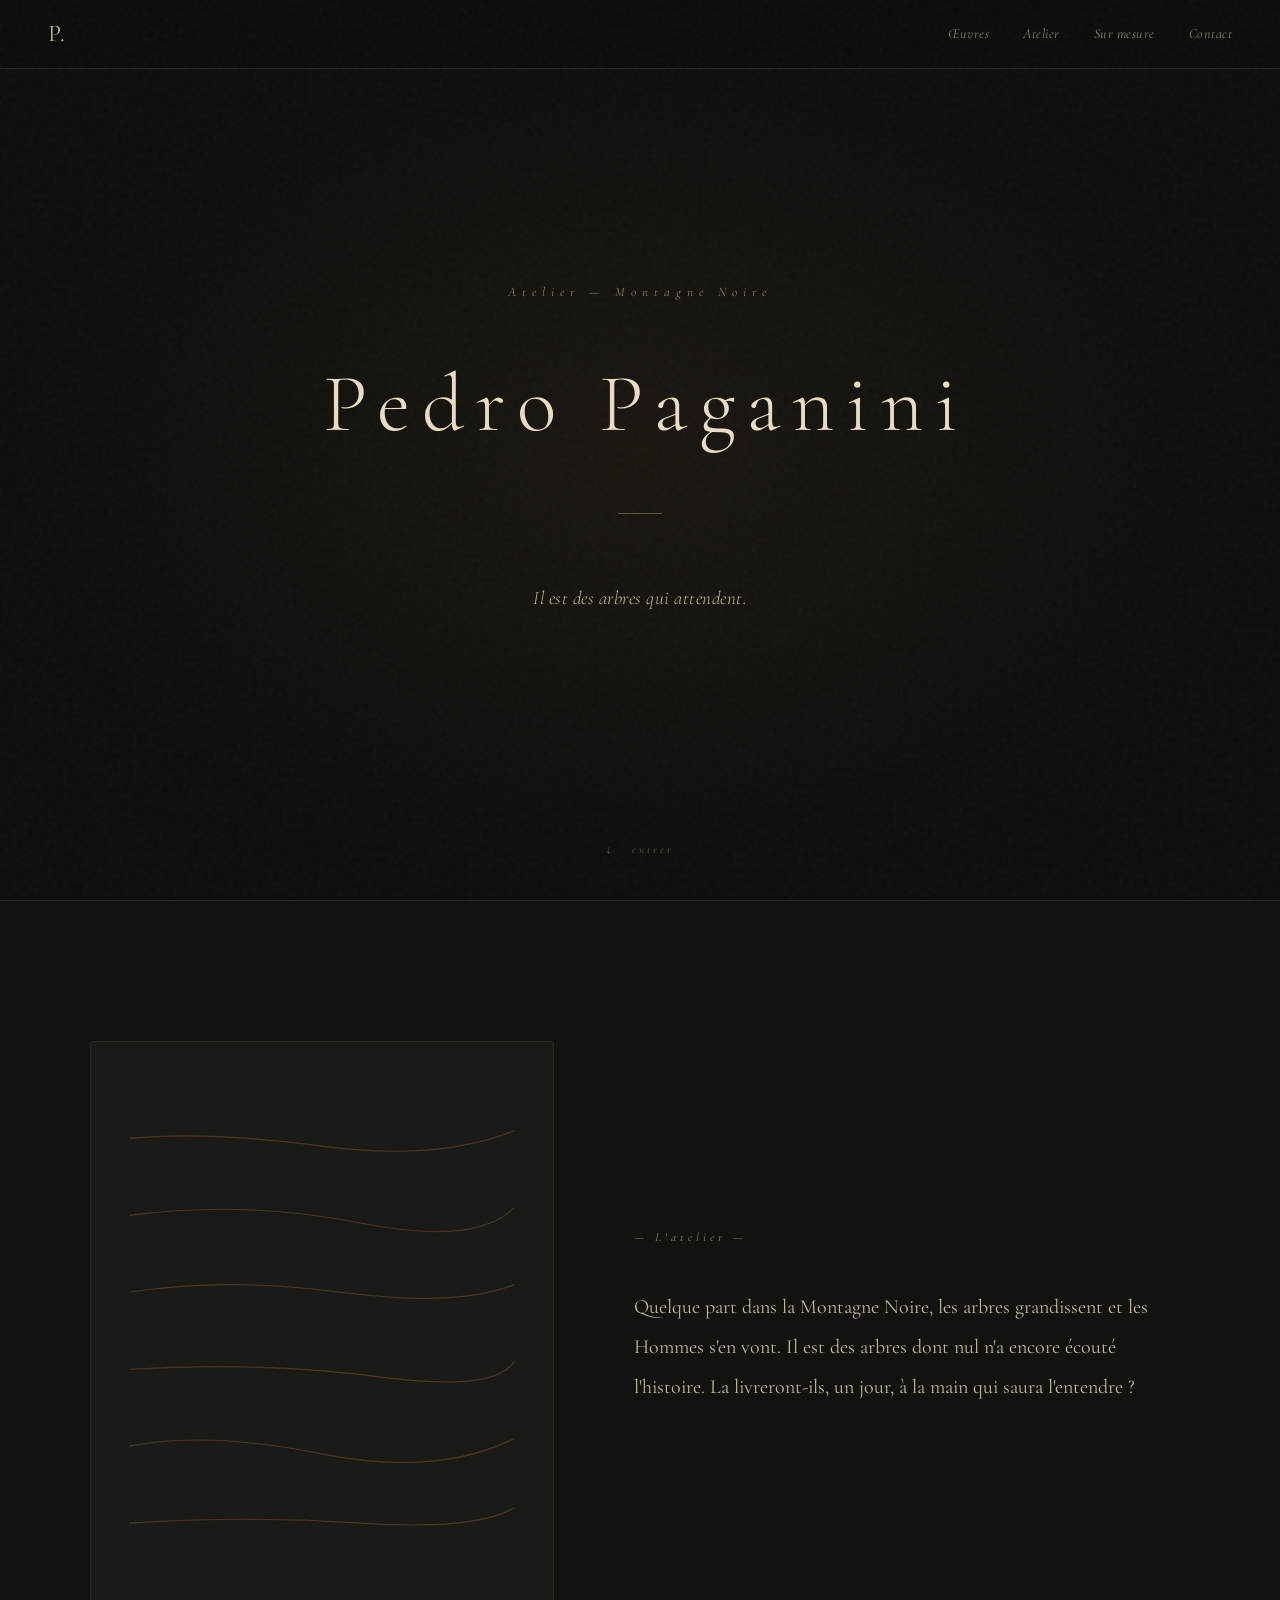
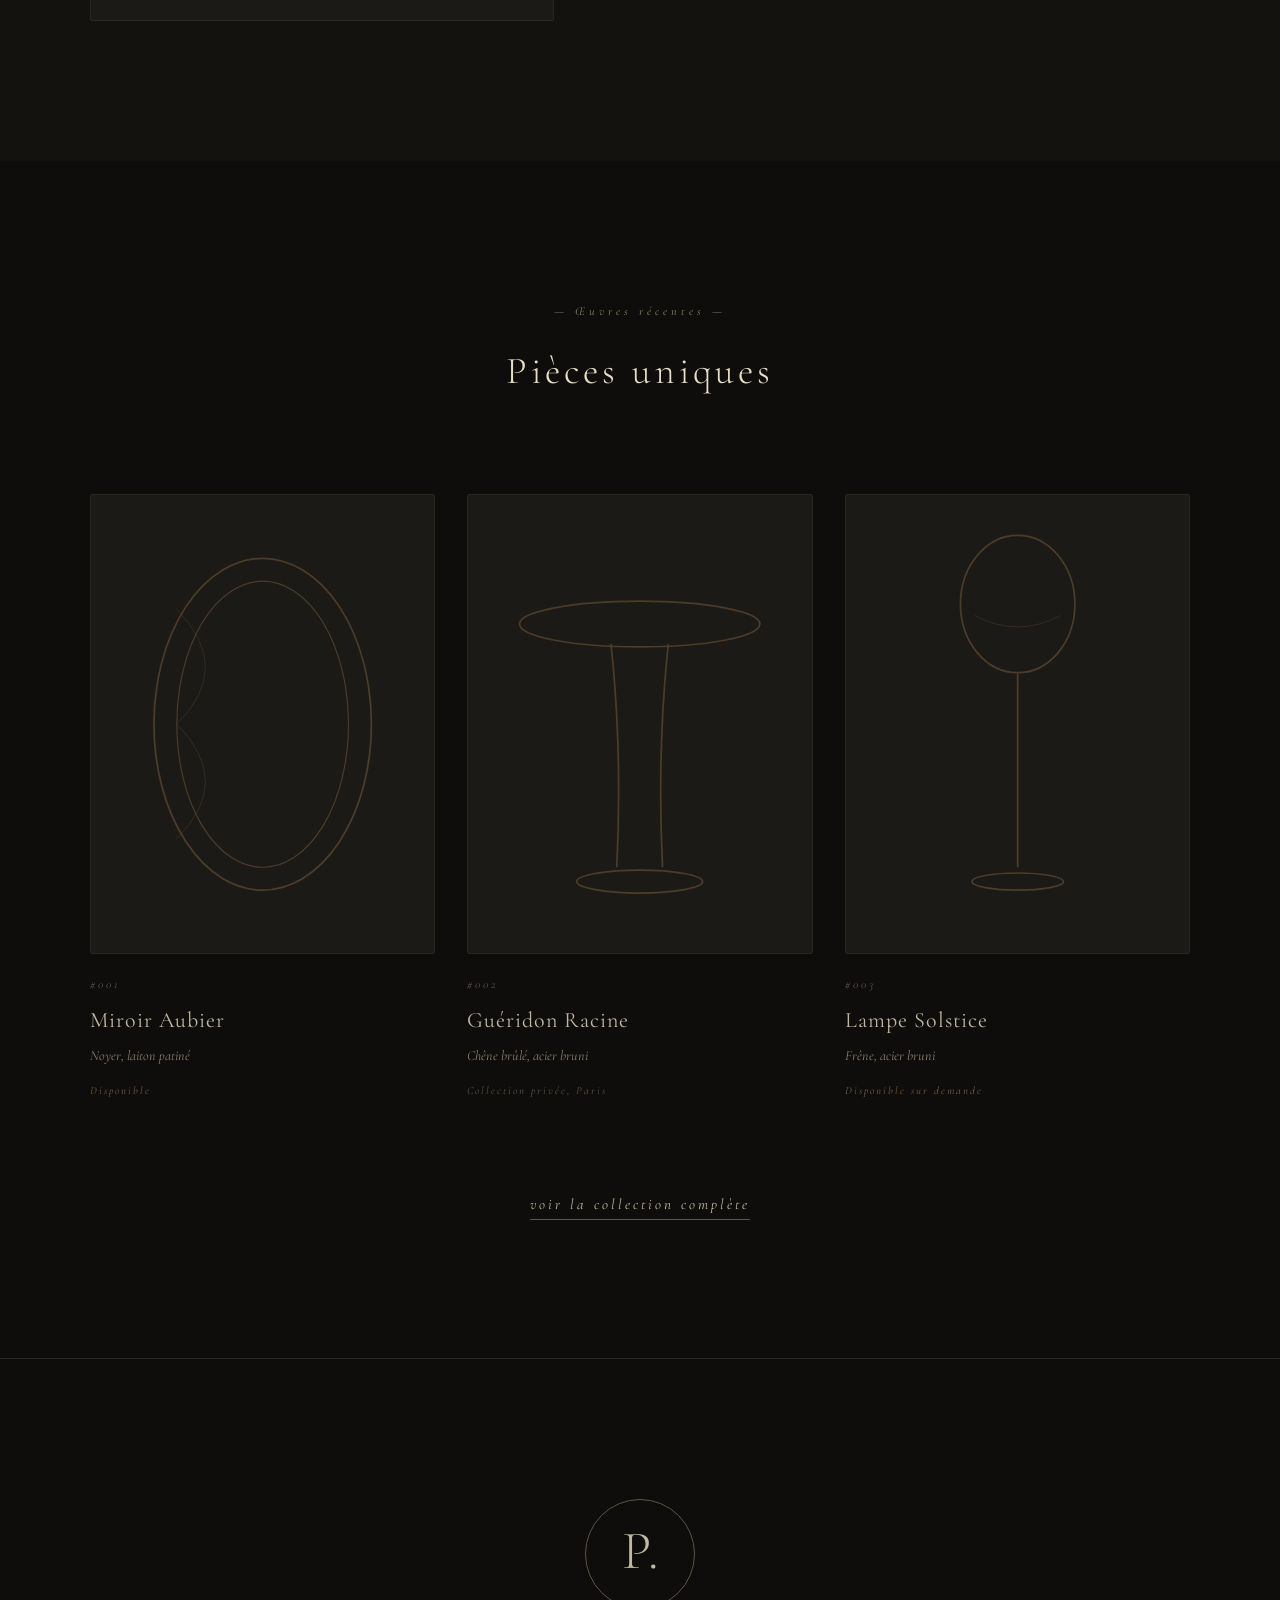
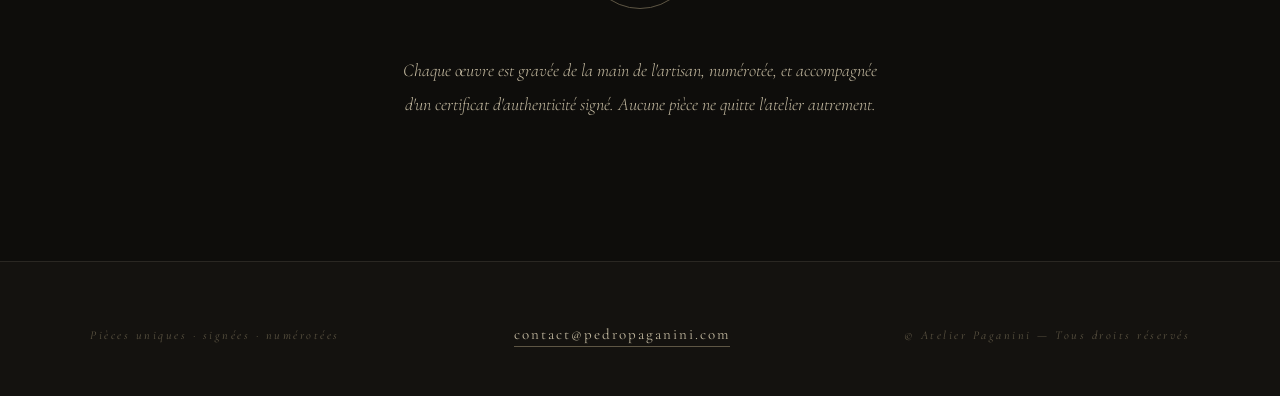
==== index.html @ 30de34b1 "Rename pedro-paganini (4).html to index.html" ====
<!DOCTYPE html>
<html lang="fr">
<head>
<meta charset="UTF-8">
<meta name="viewport" content="width=device-width, initial-scale=1.0">
<title>Pedro Paganini — Atelier, Montagne Noire</title>
<link rel="preconnect" href="https://fonts.googleapis.com">
<link rel="preconnect" href="https://fonts.gstatic.com" crossorigin>
<link href="https://fonts.googleapis.com/css2?family=Cormorant+Garamond:ital,wght@0,300;0,400;0,500;1,300;1,400&family=EB+Garamond:ital,wght@0,400;0,500;1,400&family=Cormorant+Infant:ital,wght@0,300;0,400;1,300&display=swap" rel="stylesheet">
<style>
  :root {
    --bg: #0e0d0b;
    --bg-2: #14120f;
    --bg-3: #1c1a16;
    --text: #e8ddc6;
    --text-2: #c2b89f;
    --text-3: #8a8169;
    --text-4: #5e5644;
    --line: #2a2722;
    --accent: #a87d4f;
    --wax: #5a1715;
    --display: "Cormorant Garamond", serif;
    --body: "EB Garamond", "Cormorant Garamond", serif;
  }

  * { box-sizing: border-box; margin: 0; padding: 0; }

  html { scroll-behavior: smooth; }

  body {
    background: var(--bg);
    color: var(--text);
    font-family: var(--body);
    font-weight: 400;
    line-height: 1.7;
    -webkit-font-smoothing: antialiased;
    overflow-x: hidden;
  }

  /* subtle grain overlay for atmosphere */
  body::before {
    content: '';
    position: fixed;
    inset: 0;
    pointer-events: none;
    z-index: 1000;
    opacity: 0.035;
    background-image: url("data:image/svg+xml,%3Csvg viewBox='0 0 200 200' xmlns='http://www.w3.org/2000/svg'%3E%3Cfilter id='n'%3E%3CfeTurbulence type='fractalNoise' baseFrequency='0.9'/%3E%3C/filter%3E%3Crect width='100%25' height='100%25' filter='url(%23n)'/%3E%3C/svg%3E");
  }

  /* ---------- NAV ---------- */
  nav {
    position: fixed;
    top: 0; left: 0; right: 0;
    z-index: 100;
    display: flex;
    justify-content: space-between;
    align-items: center;
    padding: 22px 48px;
    background: rgba(14, 13, 11, 0.75);
    backdrop-filter: blur(12px);
    -webkit-backdrop-filter: blur(12px);
    border-bottom: 0.5px solid var(--line);
    transition: padding 0.4s ease;
  }

  .monogram {
    font-family: var(--display);
    font-size: 24px;
    color: var(--text-2);
    font-weight: 400;
    line-height: 1;
  }

  .menu {
    display: flex;
    gap: 34px;
  }

  .menu a {
    font-family: var(--display);
    font-style: italic;
    font-size: 14px;
    color: var(--text-3);
    text-decoration: none;
    letter-spacing: 0.5px;
    transition: color 0.4s ease;
  }

  .menu a:hover { color: var(--text); }

  /* ---------- HERO ---------- */
  .hero {
    min-height: 100vh;
    display: flex;
    flex-direction: column;
    align-items: center;
    justify-content: center;
    text-align: center;
    padding: 120px 32px;
    background:
      radial-gradient(ellipse at center, rgba(168, 125, 79, 0.08) 0%, transparent 70%),
      var(--bg);
    position: relative;
  }

  .hero-tag {
    font-family: var(--display);
    font-style: italic;
    font-size: 13px;
    letter-spacing: 6px;
    color: var(--text-3);
    margin-bottom: 56px;
    opacity: 0;
    animation: fadeIn 2s ease 0.2s forwards;
  }

  .hero-name {
    font-family: var(--display);
    font-weight: 300;
    font-size: clamp(48px, 7vw, 82px);
    letter-spacing: 12px;
    color: var(--text);
    line-height: 1.1;
    margin-right: -12px; /* compensate trailing letter-spacing */
    opacity: 0;
    animation: fadeIn 2.4s ease 0.6s forwards;
  }

  .hero-rule {
    width: 44px;
    height: 0.5px;
    background: var(--text-4);
    margin: 64px auto;
    opacity: 0;
    animation: fadeIn 1.5s ease 1.4s forwards;
  }

  .hero-haiku {
    font-family: var(--display);
    font-style: italic;
    font-weight: 300;
    font-size: 19px;
    line-height: 2.2;
    color: var(--text-2);
    letter-spacing: 0.5px;
    opacity: 0;
    animation: fadeIn 2s ease 1.8s forwards;
  }

  .hero-scroll {
    position: absolute;
    bottom: 40px;
    left: 50%;
    transform: translateX(-50%);
    font-family: var(--display);
    font-style: italic;
    font-size: 11px;
    letter-spacing: 3px;
    color: var(--text-4);
    opacity: 0;
    animation: fadeIn 1.5s ease 2.4s forwards, floatDown 3s ease-in-out 2.4s infinite;
  }

  @keyframes fadeIn {
    to { opacity: 1; }
  }

  @keyframes floatDown {
    0%, 100% { transform: translateX(-50%) translateY(0); }
    50% { transform: translateX(-50%) translateY(6px); }
  }

  /* ---------- ŒUVRES ---------- */
  .oeuvres {
    padding: 140px 48px;
  }

  .section-header {
    text-align: center;
    margin-bottom: 90px;
  }

  .section-eyebrow {
    font-family: var(--display);
    font-style: italic;
    font-size: 12px;
    letter-spacing: 4px;
    color: var(--text-3);
    display: block;
    margin-bottom: 18px;
  }

  .section-title {
    font-family: var(--display);
    font-weight: 300;
    font-size: 38px;
    letter-spacing: 4px;
    color: var(--text);
  }

  .oeuvres-grid {
    display: grid;
    grid-template-columns: repeat(3, 1fr);
    gap: 32px;
    max-width: 1100px;
    margin: 0 auto;
  }

  .piece {
    text-decoration: none;
    color: inherit;
    display: block;
    cursor: pointer;
  }

  .piece-image {
    aspect-ratio: 3/4;
    background: var(--bg-3);
    border: 0.5px solid var(--line);
    border-radius: 2px;
    position: relative;
    overflow: hidden;
    transition: transform 0.8s cubic-bezier(0.23, 1, 0.32, 1);
  }

  .piece:hover .piece-image {
    transform: translateY(-4px);
  }

  .piece-image svg {
    position: absolute;
    inset: 0;
    width: 100%;
    height: 100%;
    opacity: 0.35;
    transition: opacity 0.6s ease;
  }

  .piece:hover .piece-image svg {
    opacity: 0.55;
  }

  .piece-number {
    font-family: var(--display);
    font-style: italic;
    font-size: 12px;
    letter-spacing: 3px;
    color: var(--text-4);
    margin-top: 20px;
  }

  .piece-title {
    font-family: var(--display);
    font-weight: 400;
    font-size: 22px;
    color: var(--text-2);
    margin-top: 8px;
    letter-spacing: 1px;
  }

  .piece-material {
    font-family: var(--display);
    font-style: italic;
    font-size: 14px;
    color: var(--text-3);
    margin-top: 4px;
  }

  .piece-status {
    font-family: var(--display);
    font-style: italic;
    font-size: 11px;
    letter-spacing: 2px;
    color: var(--text-4);
    margin-top: 14px;
  }

  .piece-status.sold { color: var(--text-4); }
  .piece-status.available { color: var(--accent); opacity: 0.7; }

  .oeuvres-more {
    text-align: center;
    margin-top: 90px;
  }

  .oeuvres-more a {
    font-family: var(--display);
    font-style: italic;
    font-size: 15px;
    letter-spacing: 3px;
    color: var(--text-2);
    text-decoration: none;
    border-bottom: 0.5px solid var(--text-4);
    padding-bottom: 6px;
    transition: color 0.4s, border-color 0.4s;
  }

  .oeuvres-more a:hover {
    color: var(--text);
    border-color: var(--text);
  }

  /* ---------- ATELIER ---------- */
  .atelier {
    padding: 140px 48px;
    background: var(--bg-2);
    border-top: 0.5px solid var(--line);
  }

  .atelier-inner {
    max-width: 1100px;
    margin: 0 auto;
    display: grid;
    grid-template-columns: 5fr 6fr;
    gap: 80px;
    align-items: center;
  }

  .atelier-image {
    aspect-ratio: 4/5;
    background: var(--bg-3);
    border: 0.5px solid var(--line);
    border-radius: 2px;
    position: relative;
    overflow: hidden;
  }

  .atelier-image svg {
    position: absolute;
    inset: 0;
    width: 100%;
    height: 100%;
    opacity: 0.3;
  }

  .atelier-content .section-eyebrow {
    margin-bottom: 40px;
  }

  .atelier-content h2 {
    font-family: var(--display);
    font-weight: 300;
    font-size: 36px;
    letter-spacing: 2px;
    color: var(--text);
    line-height: 1.25;
    margin-bottom: 40px;
  }

  .atelier-content p {
    font-family: var(--display);
    font-size: 20px;
    line-height: 2;
    color: var(--text-2);
    margin-bottom: 28px;
  }

  .atelier-content p.italic {
    font-style: italic;
    color: var(--text-3);
  }

  /* ---------- SIGNATURE ---------- */
  .signature-section {
    padding: 140px 32px;
    text-align: center;
    border-top: 0.5px solid var(--line);
    background: var(--bg);
  }

  .signature-monogram {
    width: 110px;
    height: 110px;
    margin: 0 auto 44px;
    border: 0.5px solid var(--text-4);
    border-radius: 50%;
    display: flex;
    align-items: center;
    justify-content: center;
    font-family: var(--display);
    font-weight: 300;
    font-size: 54px;
    color: var(--text-2);
    line-height: 1;
    padding-bottom: 6px;
  }

  .signature-text {
    font-family: var(--display);
    font-style: italic;
    font-weight: 300;
    font-size: 18px;
    line-height: 1.9;
    color: var(--text-2);
    max-width: 500px;
    margin: 0 auto;
  }

  /* ---------- FOOTER ---------- */
  footer {
    padding: 60px 48px 48px;
    border-top: 0.5px solid var(--line);
    background: var(--bg-2);
  }

  .footer-inner {
    max-width: 1100px;
    margin: 0 auto;
    display: flex;
    justify-content: space-between;
    align-items: center;
    flex-wrap: wrap;
    gap: 24px;
  }

  .footer-inner .left,
  .footer-inner .right {
    font-family: var(--display);
    font-style: italic;
    font-size: 12px;
    letter-spacing: 2.5px;
    color: var(--text-4);
  }

  .footer-inner .center {
    font-family: var(--display);
    font-size: 15px;
    letter-spacing: 2px;
    color: var(--text-2);
  }

  .footer-inner .center a {
    color: inherit;
    text-decoration: none;
    border-bottom: 0.5px solid var(--text-4);
    padding-bottom: 3px;
    transition: border-color 0.4s;
  }

  .footer-inner .center a:hover {
    border-color: var(--text-2);
  }

  /* ---------- reveals on scroll ---------- */
  .reveal {
    opacity: 0;
    transform: translateY(24px);
    transition: opacity 1.2s ease, transform 1.2s cubic-bezier(0.23, 1, 0.32, 1);
  }

  .reveal.in {
    opacity: 1;
    transform: translateY(0);
  }

  /* ---------- responsive ---------- */
  @media (max-width: 860px) {
    nav { padding: 18px 24px; }
    .menu { gap: 20px; }
    .menu a { font-size: 13px; }
    .hero { padding: 100px 24px; }
    .hero-name { letter-spacing: 8px; }
    .oeuvres, .atelier, .signature-section { padding: 110px 24px; }
    .oeuvres-grid { grid-template-columns: 1fr; gap: 48px; max-width: 420px; }
    .atelier-inner { grid-template-columns: 1fr; gap: 48px; }
    .footer-inner { flex-direction: column; text-align: center; }
  }

  @media (max-width: 560px) {
    nav { padding: 14px 20px; }
    .monogram { font-size: 22px; }
    .menu { gap: 14px; }
    .menu a { font-size: 11px; }

    .hero { padding: 90px 22px 70px; }
    .hero-tag { font-size: 11px; letter-spacing: 3px; margin-bottom: 42px; }
    .hero-name { font-size: 44px; letter-spacing: 4px; margin-right: -4px; }
    .hero-rule { margin: 44px auto; }
    .hero-haiku { font-size: 17px; }

    .section-title { font-size: 28px; }
    .section-header { margin-bottom: 60px; }

    .oeuvres, .atelier, .signature-section { padding: 80px 22px; }

    .atelier-content p { font-size: 18px; line-height: 1.9; }
    .atelier-content .section-eyebrow { margin-bottom: 30px; }

    .piece-title { font-size: 20px; }

    .signature-monogram { width: 90px; height: 90px; font-size: 44px; }
    .signature-text { font-size: 16px; }

    footer { padding: 44px 22px 32px; }
    .footer-inner .center { font-size: 14px; }
  }

  @media (max-width: 380px) {
    .hero-name { font-size: 38px; letter-spacing: 3px; }
    .menu { gap: 10px; }
    .menu a { font-size: 10px; letter-spacing: 0.3px; }
  }
</style>
</head>
<body>

<nav>
  <div class="monogram">P.</div>
  <div class="menu">
    <a href="#oeuvres">Œuvres</a>
    <a href="#atelier">Atelier</a>
    <a href="#surmesure">Sur mesure</a>
    <a href="#contact">Contact</a>
  </div>
</nav>

<!-- HERO -->
<section class="hero">
  <div class="hero-tag">Atelier — Montagne Noire</div>
  <h1 class="hero-name">Pedro&nbsp;Paganini</h1>
  <div class="hero-rule"></div>
  <div class="hero-haiku">
    Il est des arbres qui attendent.
  </div>
  <div class="hero-scroll">↓ &nbsp; entrer</div>
</section>

<!-- ATELIER -->
<section class="atelier" id="atelier">
  <div class="atelier-inner">
    <div class="atelier-image reveal">
      <svg viewBox="0 0 120 160" xmlns="http://www.w3.org/2000/svg" preserveAspectRatio="xMidYMid slice">
        <g stroke="#a87d4f" stroke-width="0.3" fill="none">
          <path d="M 10 30 Q 30 28 60 32 T 110 28"/>
          <path d="M 10 50 Q 40 46 70 52 T 110 48"/>
          <path d="M 10 70 Q 35 66 65 70 T 110 68"/>
          <path d="M 10 90 Q 45 88 75 92 T 110 88"/>
          <path d="M 10 110 Q 30 106 60 112 T 110 108"/>
          <path d="M 10 130 Q 40 128 70 130 T 110 126"/>
        </g>
      </svg>
    </div>

    <div class="atelier-content reveal">
      <span class="section-eyebrow">— L'atelier —</span>
      <p>
        Quelque part dans la Montagne Noire, les arbres grandissent et les Hommes s'en vont. Il est des arbres dont nul n'a encore écouté l'histoire. La livreront-ils, un jour, à la main qui saura l'entendre ?
      </p>
    </div>
  </div>
</section>

<!-- ŒUVRES -->
<section class="oeuvres" id="oeuvres">
  <div class="section-header reveal">
    <span class="section-eyebrow">— Œuvres récentes —</span>
    <h2 class="section-title">Pièces uniques</h2>
  </div>

  <div class="oeuvres-grid">

    <a class="piece reveal" href="#">
      <div class="piece-image">
        <svg viewBox="0 0 120 160" xmlns="http://www.w3.org/2000/svg" preserveAspectRatio="xMidYMid meet">
          <ellipse cx="60" cy="80" rx="38" ry="58" fill="none" stroke="#a87d4f" stroke-width="0.6"/>
          <ellipse cx="60" cy="80" rx="30" ry="50" fill="none" stroke="#a87d4f" stroke-width="0.4"/>
          <path d="M 30 40 Q 50 60 30 80 Q 50 100 30 120" fill="none" stroke="#a87d4f" stroke-width="0.3" opacity="0.6"/>
        </svg>
      </div>
      <div class="piece-number">#001</div>
      <div class="piece-title">Miroir Aubier</div>
      <div class="piece-material">Noyer, laiton patiné</div>
      <div class="piece-status available">Disponible</div>
    </a>

    <a class="piece reveal" href="#">
      <div class="piece-image">
        <svg viewBox="0 0 120 160" xmlns="http://www.w3.org/2000/svg" preserveAspectRatio="xMidYMid meet">
          <ellipse cx="60" cy="45" rx="42" ry="8" fill="none" stroke="#a87d4f" stroke-width="0.6"/>
          <path d="M 50 52 Q 54 90 52 130 M 70 52 Q 66 90 68 130" fill="none" stroke="#a87d4f" stroke-width="0.6"/>
          <ellipse cx="60" cy="135" rx="22" ry="4" fill="none" stroke="#a87d4f" stroke-width="0.6"/>
        </svg>
      </div>
      <div class="piece-number">#002</div>
      <div class="piece-title">Guéridon Racine</div>
      <div class="piece-material">Chêne brûlé, acier bruni</div>
      <div class="piece-status sold">Collection privée, Paris</div>
    </a>

    <a class="piece reveal" href="#">
      <div class="piece-image">
        <svg viewBox="0 0 120 160" xmlns="http://www.w3.org/2000/svg" preserveAspectRatio="xMidYMid meet">
          <ellipse cx="60" cy="38" rx="20" ry="24" fill="none" stroke="#a87d4f" stroke-width="0.6"/>
          <path d="M 60 62 L 60 130" fill="none" stroke="#a87d4f" stroke-width="0.6"/>
          <ellipse cx="60" cy="135" rx="16" ry="3" fill="none" stroke="#a87d4f" stroke-width="0.6"/>
          <path d="M 45 42 Q 60 50 75 42" fill="none" stroke="#a87d4f" stroke-width="0.3" opacity="0.6"/>
        </svg>
      </div>
      <div class="piece-number">#003</div>
      <div class="piece-title">Lampe Solstice</div>
      <div class="piece-material">Frêne, acier bruni</div>
      <div class="piece-status available">Disponible sur demande</div>
    </a>

  </div>

  <div class="oeuvres-more reveal">
    <a href="#">voir la collection complète</a>
  </div>
</section>

<!-- SIGNATURE -->
<section class="signature-section">
  <div class="reveal">
    <div class="signature-monogram">P.</div>
    <p class="signature-text">
      Chaque œuvre est gravée de la main de l'artisan, numérotée, et accompagnée d'un certificat d'authenticité signé. Aucune pièce ne quitte l'atelier autrement.
    </p>
  </div>
</section>

<!-- FOOTER -->
<footer id="contact">
  <div class="footer-inner">
    <div class="left">Pièces uniques · signées · numérotées</div>
    <div class="center">
      <a href="mailto:contact@pedropaganini.com">contact@pedropaganini.com</a>
    </div>
    <div class="right">© Atelier Paganini — Tous droits réservés</div>
  </div>
</footer>

<script>
  // Reveal sections on scroll
  const observer = new IntersectionObserver((entries) => {
    entries.forEach((entry) => {
      if (entry.isIntersecting) {
        entry.target.classList.add('in');
        observer.unobserve(entry.target);
      }
    });
  }, { threshold: 0.15 });

  document.querySelectorAll('.reveal').forEach((el) => observer.observe(el));

  // Staggered reveal inside the œuvres grid
  document.querySelectorAll('.oeuvres-grid .piece').forEach((el, i) => {
    el.style.transitionDelay = (i * 180) + 'ms';
  });
</script>

</body>
</html>
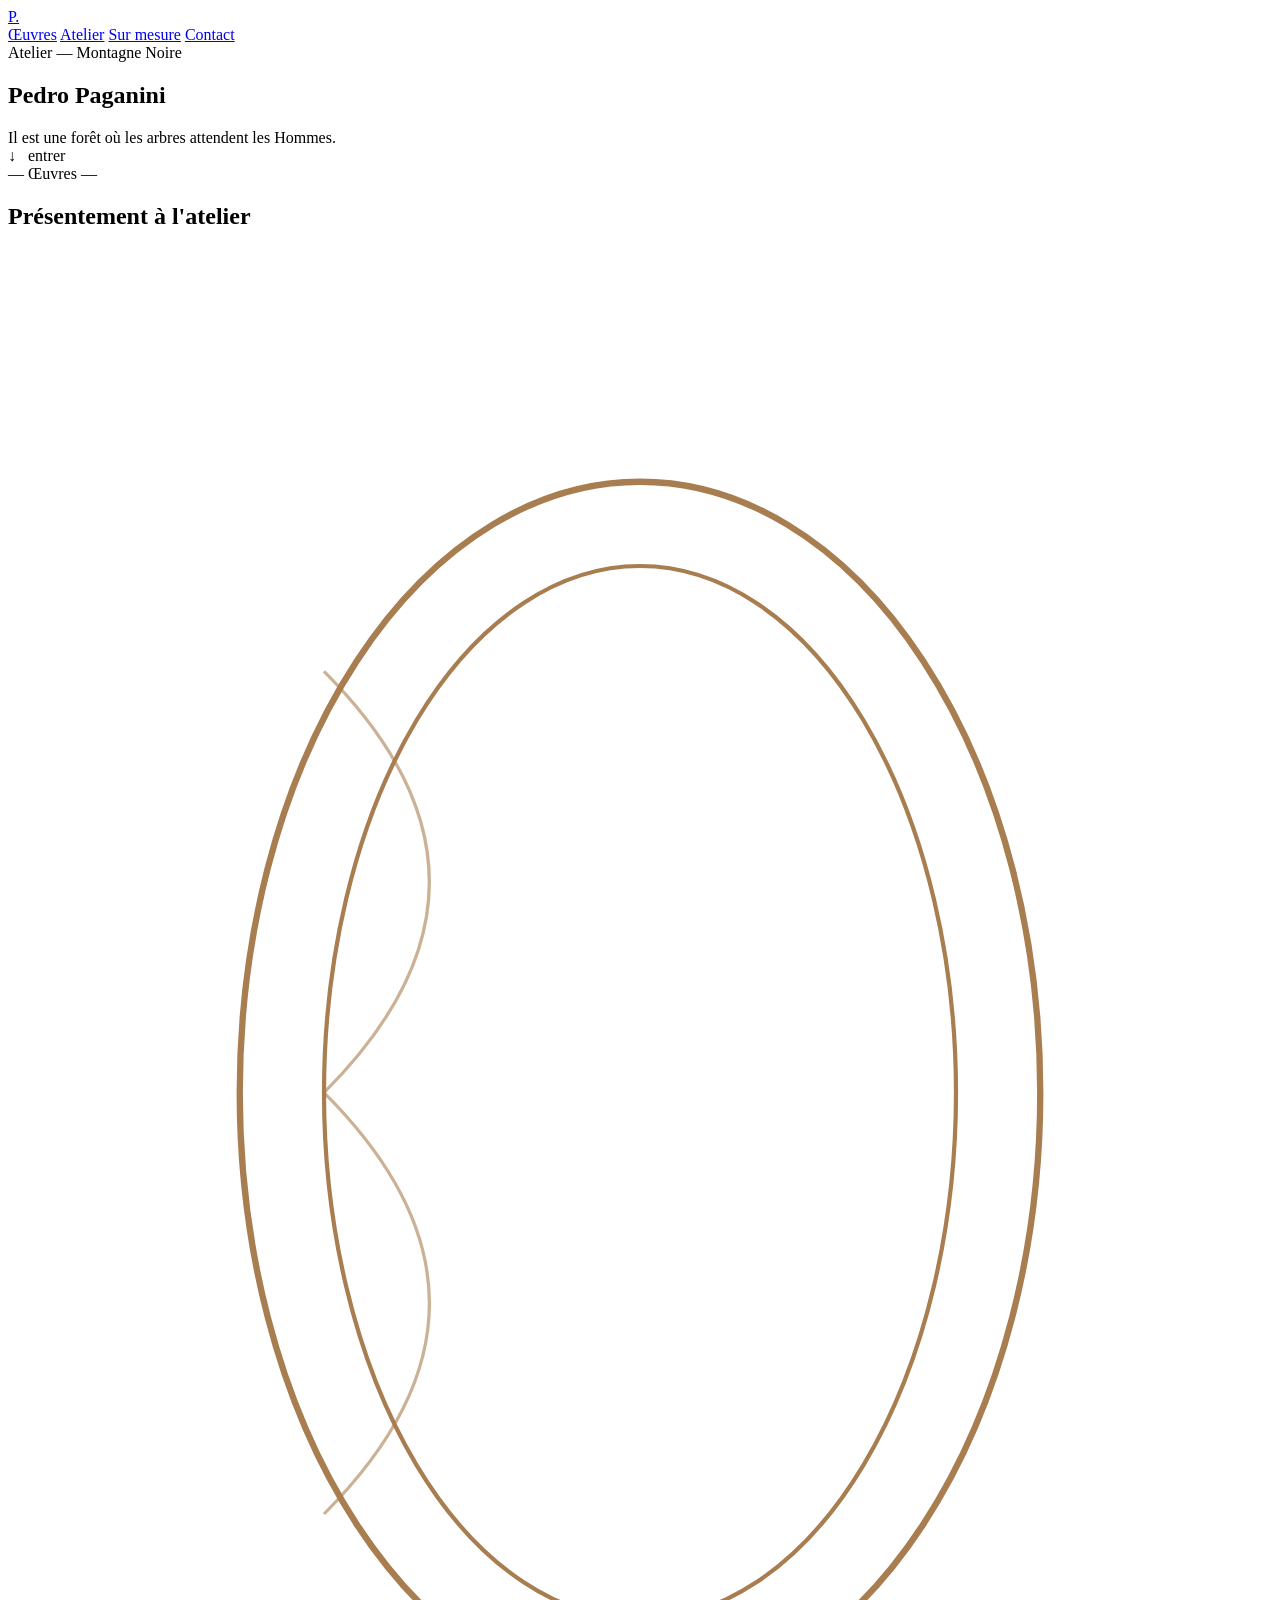
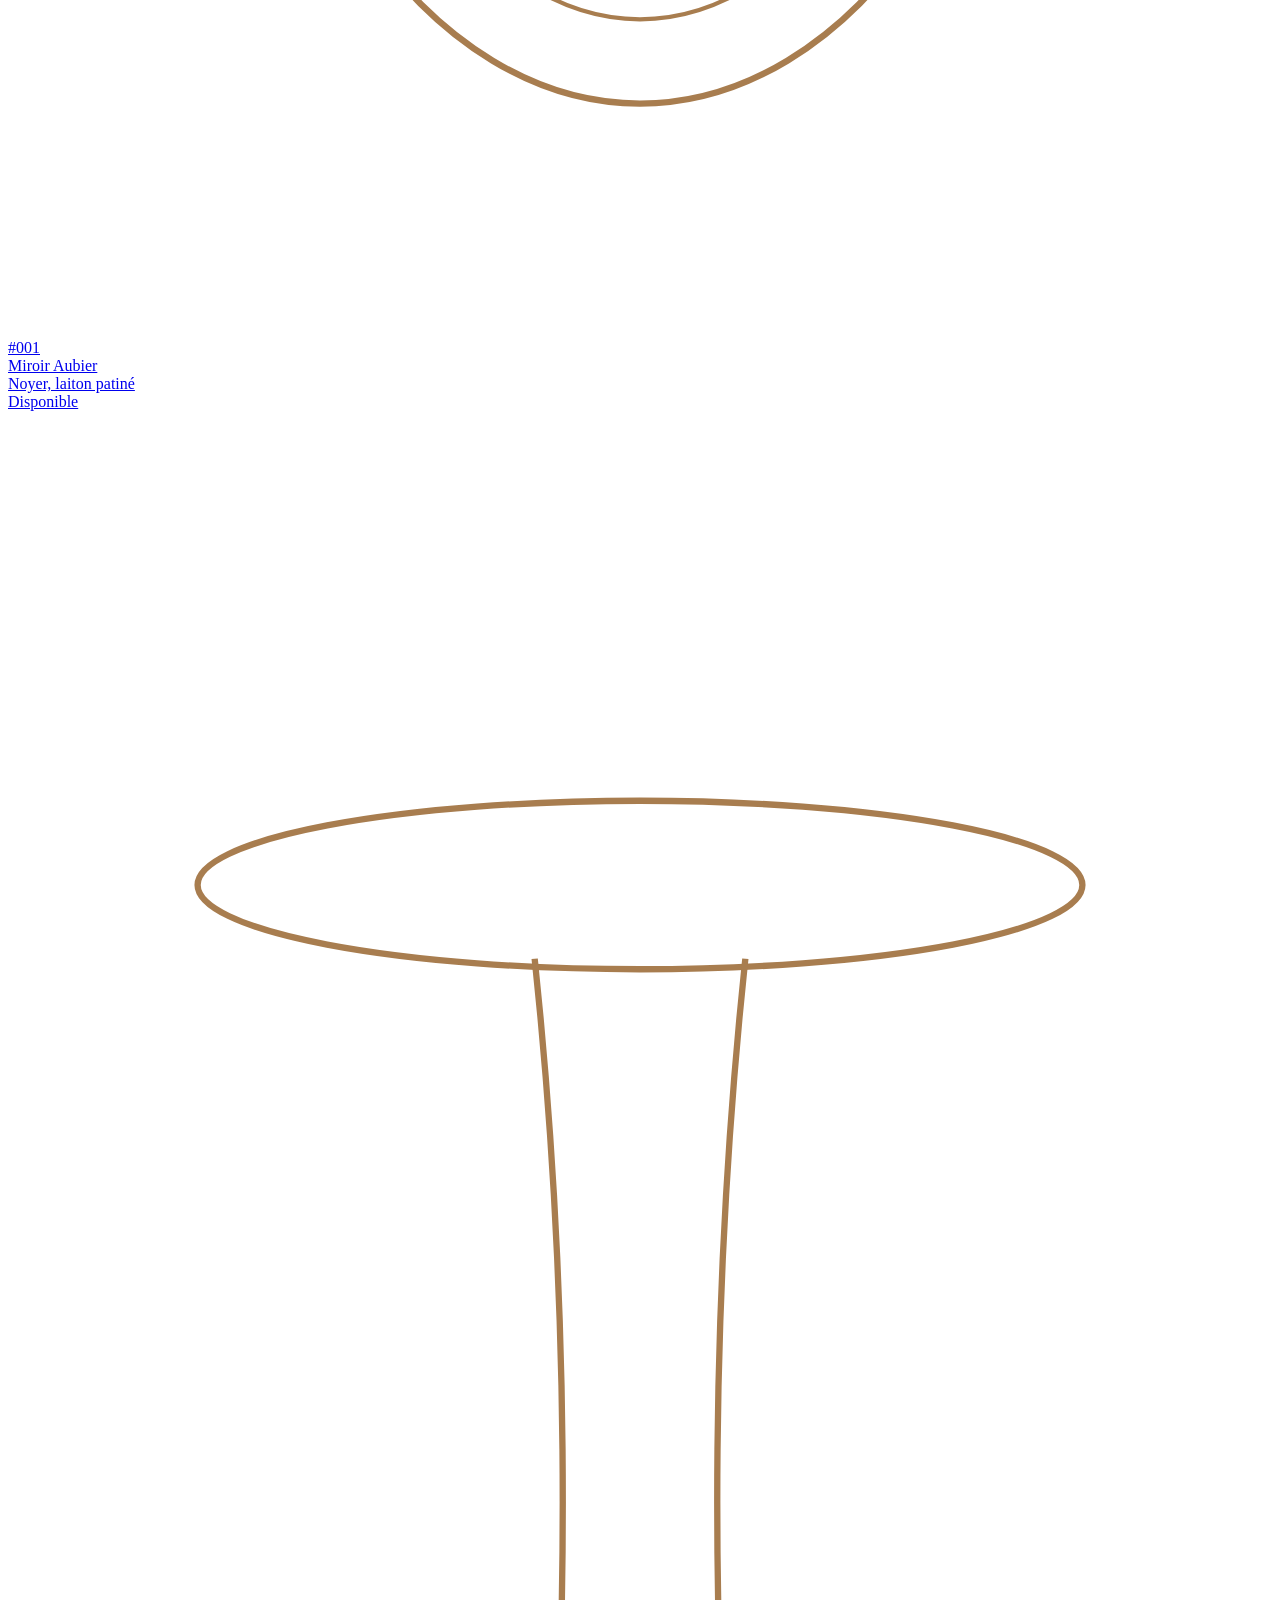
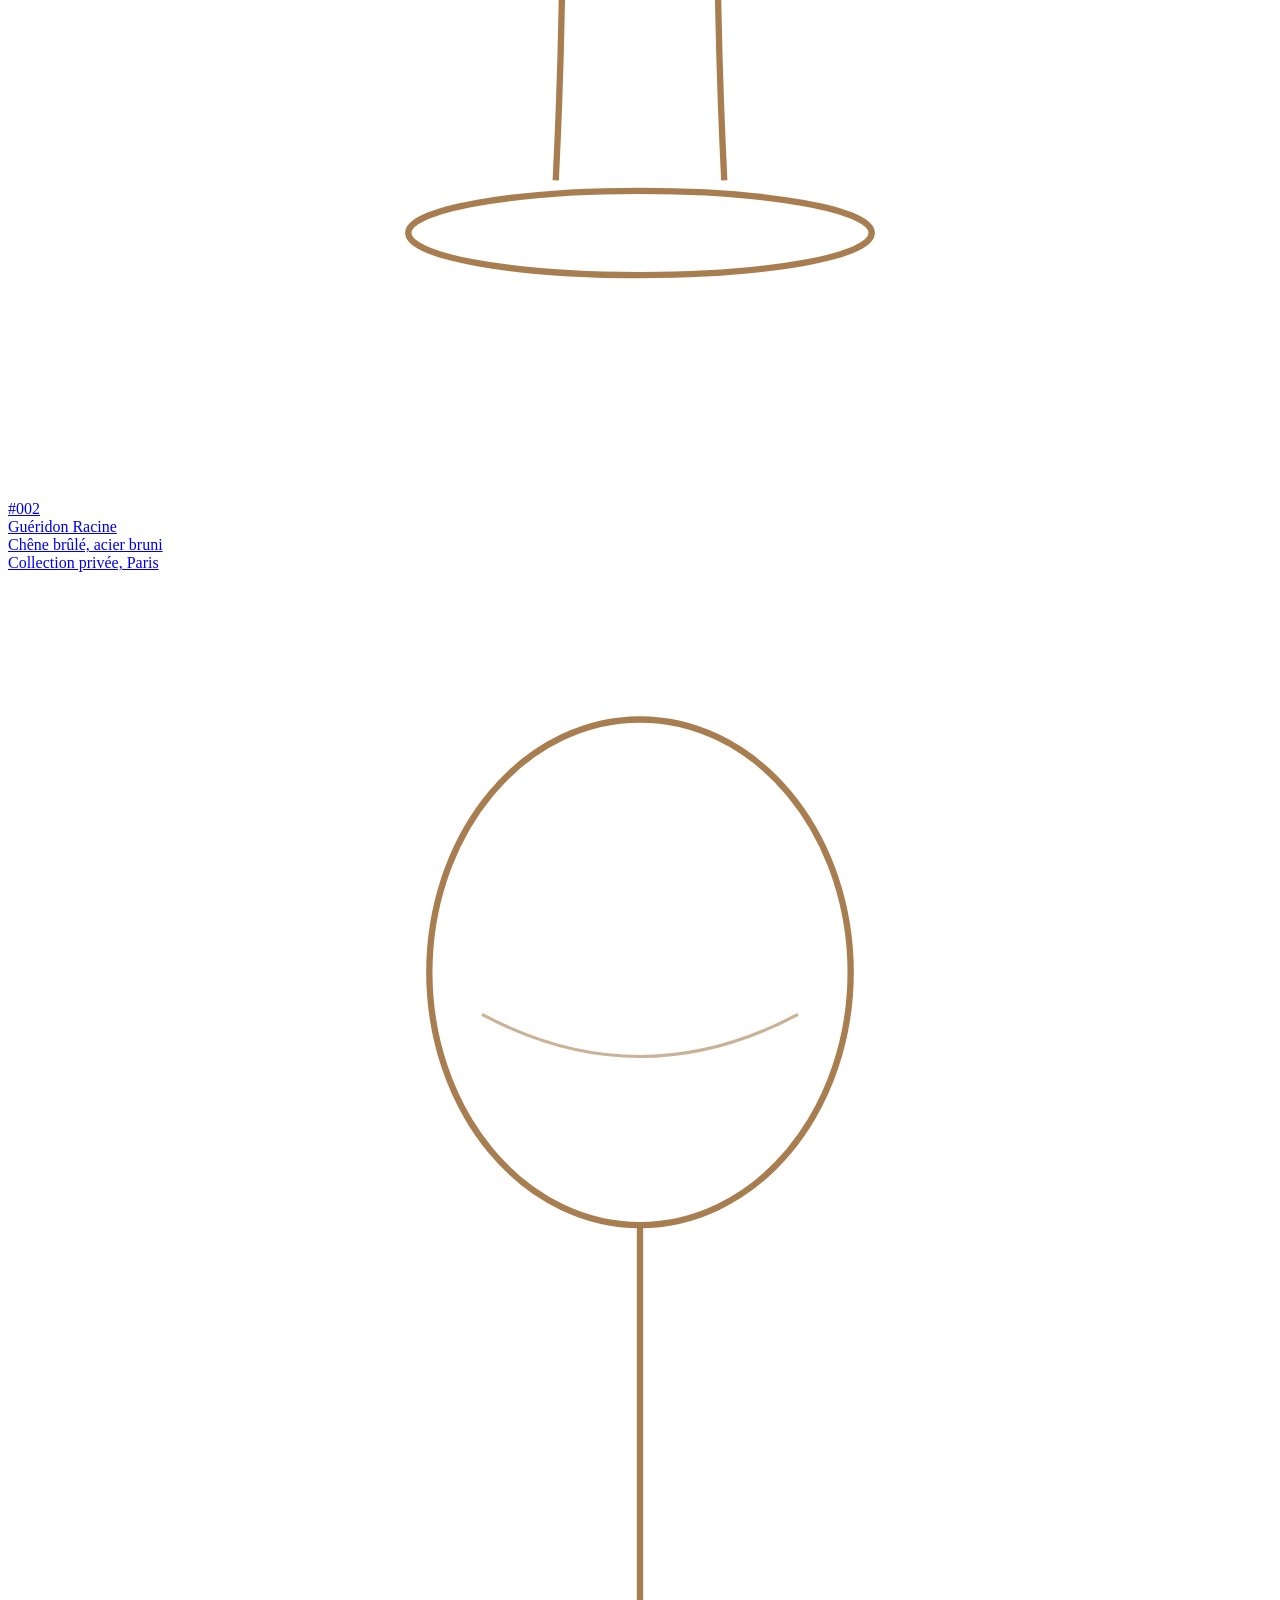
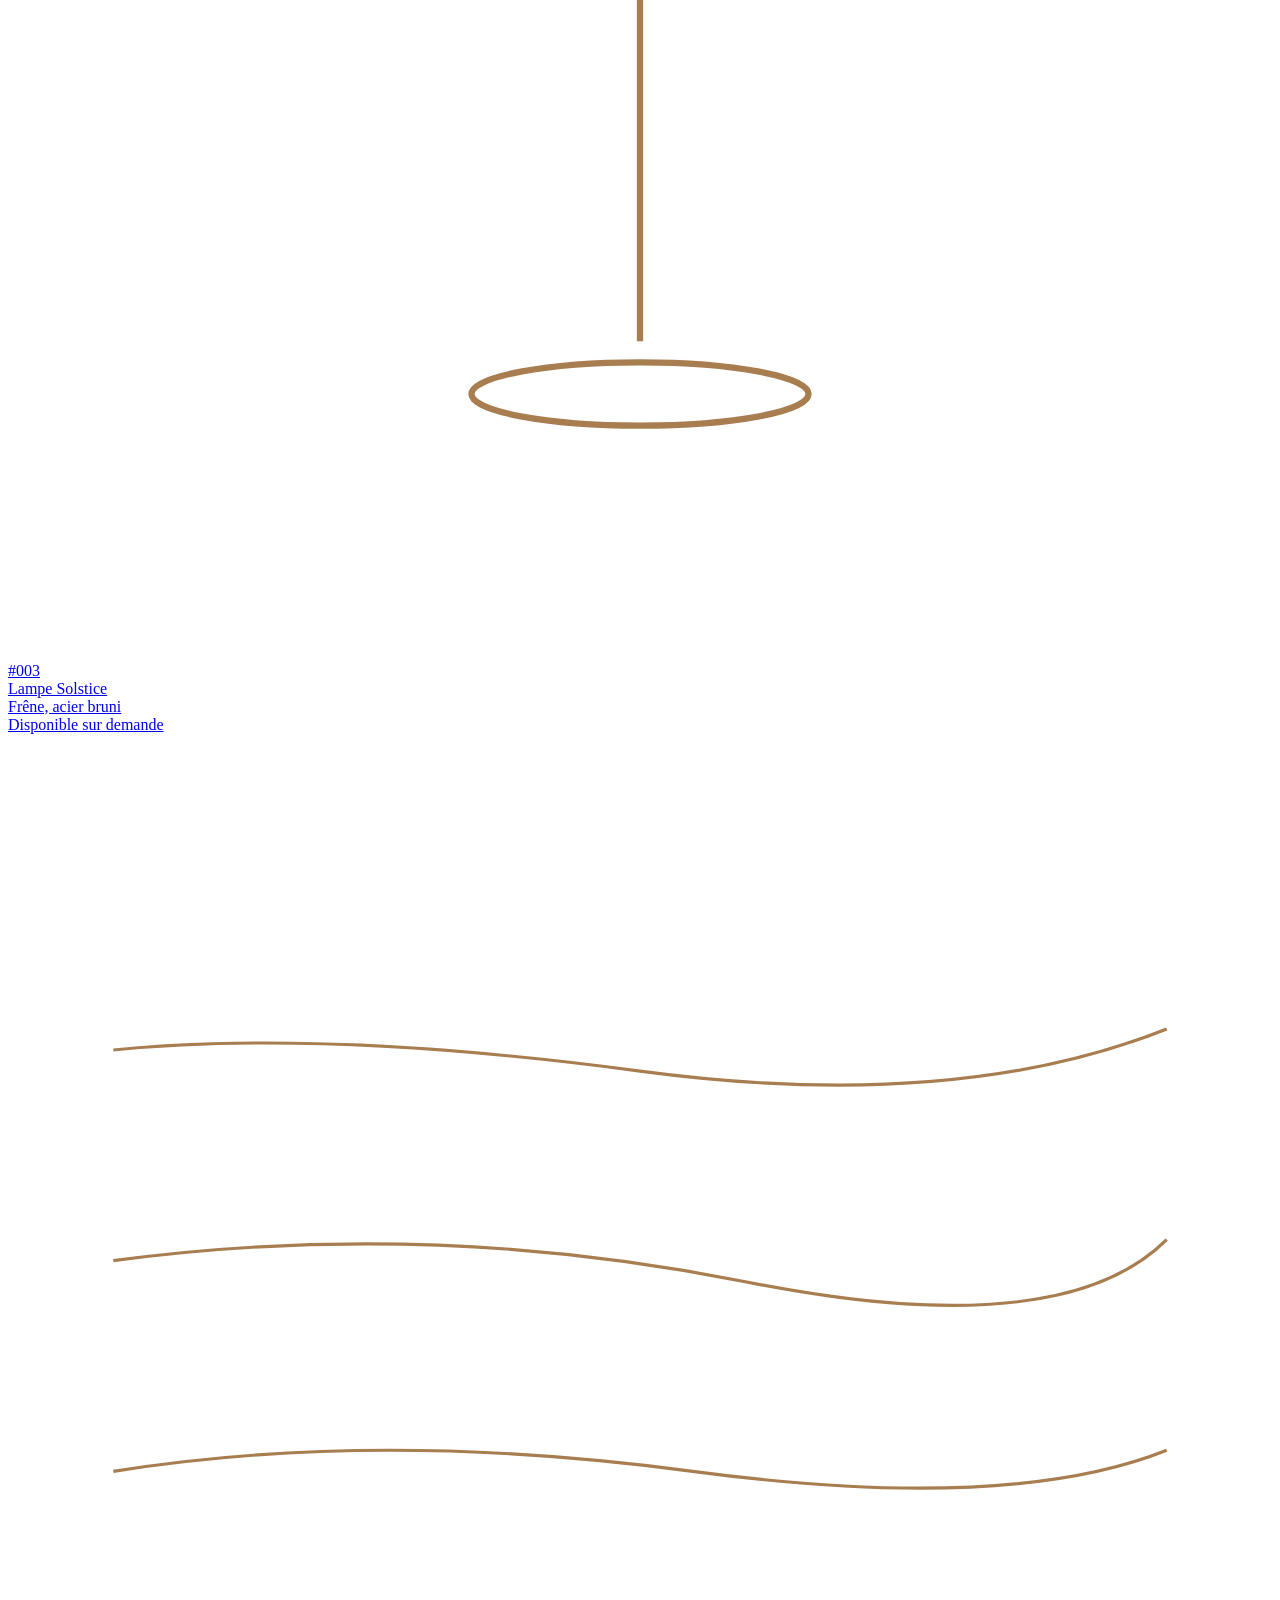
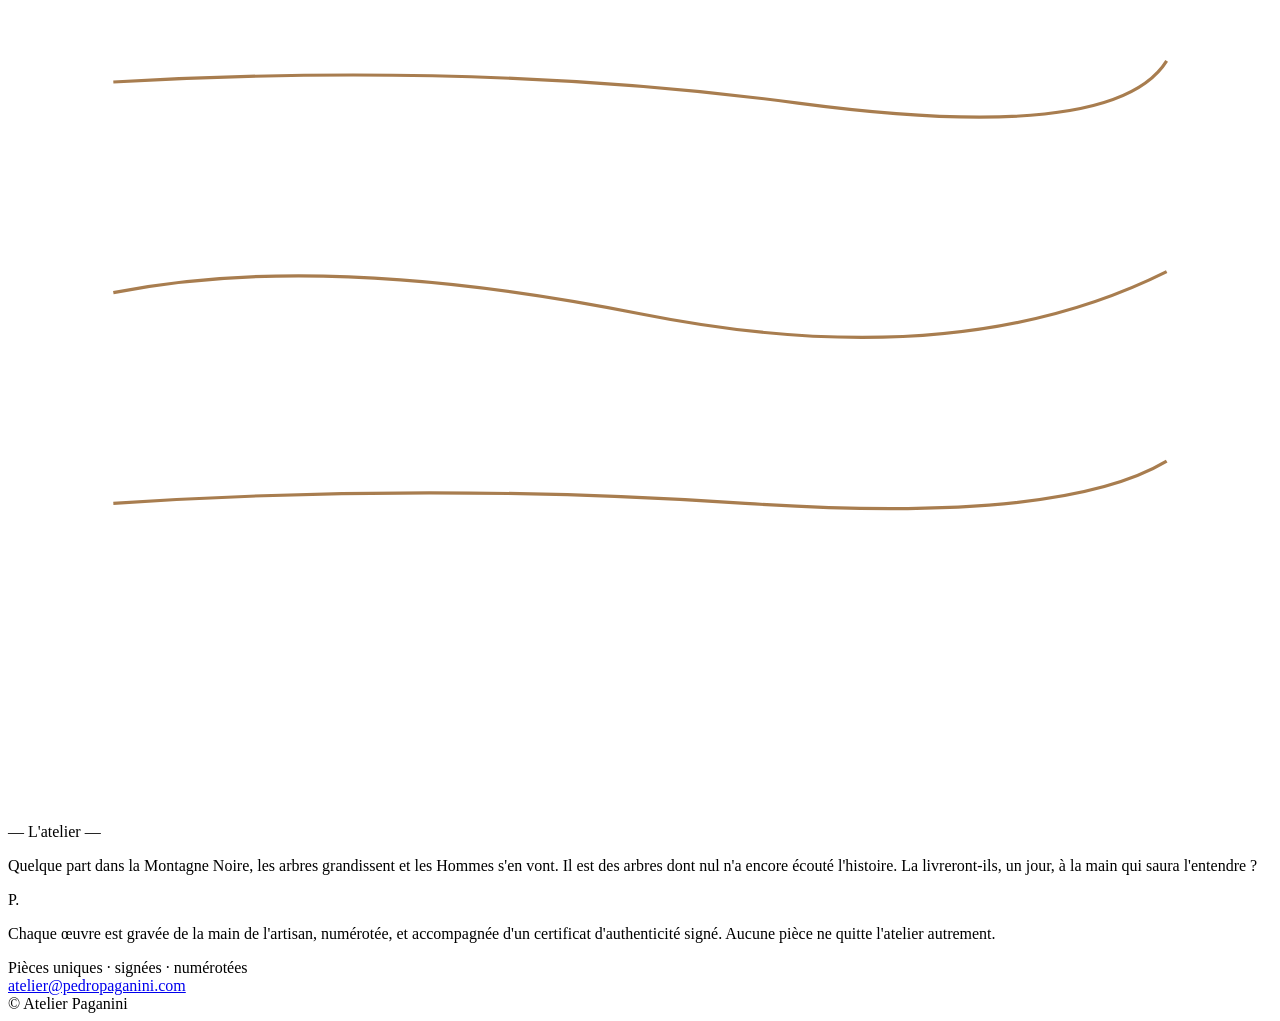
==== commit 177819f4: "Add files via upload" ====
--- a/index.html
+++ b/index.html
@@ -6,511 +6,17 @@
 <title>Pedro Paganini — Atelier, Montagne Noire</title>
 <link rel="preconnect" href="https://fonts.googleapis.com">
 <link rel="preconnect" href="https://fonts.gstatic.com" crossorigin>
-<link href="https://fonts.googleapis.com/css2?family=Cormorant+Garamond:ital,wght@0,300;0,400;0,500;1,300;1,400&family=EB+Garamond:ital,wght@0,400;0,500;1,400&family=Cormorant+Infant:ital,wght@0,300;0,400;1,300&display=swap" rel="stylesheet">
-<style>
-  :root {
-    --bg: #0e0d0b;
-    --bg-2: #14120f;
-    --bg-3: #1c1a16;
-    --text: #e8ddc6;
-    --text-2: #c2b89f;
-    --text-3: #8a8169;
-    --text-4: #5e5644;
-    --line: #2a2722;
-    --accent: #a87d4f;
-    --wax: #5a1715;
-    --display: "Cormorant Garamond", serif;
-    --body: "EB Garamond", "Cormorant Garamond", serif;
-  }
-
-  * { box-sizing: border-box; margin: 0; padding: 0; }
-
-  html { scroll-behavior: smooth; }
-
-  body {
-    background: var(--bg);
-    color: var(--text);
-    font-family: var(--body);
-    font-weight: 400;
-    line-height: 1.7;
-    -webkit-font-smoothing: antialiased;
-    overflow-x: hidden;
-  }
-
-  /* subtle grain overlay for atmosphere */
-  body::before {
-    content: '';
-    position: fixed;
-    inset: 0;
-    pointer-events: none;
-    z-index: 1000;
-    opacity: 0.035;
-    background-image: url("data:image/svg+xml,%3Csvg viewBox='0 0 200 200' xmlns='http://www.w3.org/2000/svg'%3E%3Cfilter id='n'%3E%3CfeTurbulence type='fractalNoise' baseFrequency='0.9'/%3E%3C/filter%3E%3Crect width='100%25' height='100%25' filter='url(%23n)'/%3E%3C/svg%3E");
-  }
-
-  /* ---------- NAV ---------- */
-  nav {
-    position: fixed;
-    top: 0; left: 0; right: 0;
-    z-index: 100;
-    display: flex;
-    justify-content: space-between;
-    align-items: center;
-    padding: 22px 48px;
-    background: rgba(14, 13, 11, 0.75);
-    backdrop-filter: blur(12px);
-    -webkit-backdrop-filter: blur(12px);
-    border-bottom: 0.5px solid var(--line);
-    transition: padding 0.4s ease;
-  }
-
-  .monogram {
-    font-family: var(--display);
-    font-size: 24px;
-    color: var(--text-2);
-    font-weight: 400;
-    line-height: 1;
-  }
-
-  .menu {
-    display: flex;
-    gap: 34px;
-  }
-
-  .menu a {
-    font-family: var(--display);
-    font-style: italic;
-    font-size: 14px;
-    color: var(--text-3);
-    text-decoration: none;
-    letter-spacing: 0.5px;
-    transition: color 0.4s ease;
-  }
-
-  .menu a:hover { color: var(--text); }
-
-  /* ---------- HERO ---------- */
-  .hero {
-    min-height: 100vh;
-    display: flex;
-    flex-direction: column;
-    align-items: center;
-    justify-content: center;
-    text-align: center;
-    padding: 120px 32px;
-    background:
-      radial-gradient(ellipse at center, rgba(168, 125, 79, 0.08) 0%, transparent 70%),
-      var(--bg);
-    position: relative;
-  }
-
-  .hero-tag {
-    font-family: var(--display);
-    font-style: italic;
-    font-size: 13px;
-    letter-spacing: 6px;
-    color: var(--text-3);
-    margin-bottom: 56px;
-    opacity: 0;
-    animation: fadeIn 2s ease 0.2s forwards;
-  }
-
-  .hero-name {
-    font-family: var(--display);
-    font-weight: 300;
-    font-size: clamp(48px, 7vw, 82px);
-    letter-spacing: 12px;
-    color: var(--text);
-    line-height: 1.1;
-    margin-right: -12px; /* compensate trailing letter-spacing */
-    opacity: 0;
-    animation: fadeIn 2.4s ease 0.6s forwards;
-  }
-
-  .hero-rule {
-    width: 44px;
-    height: 0.5px;
-    background: var(--text-4);
-    margin: 64px auto;
-    opacity: 0;
-    animation: fadeIn 1.5s ease 1.4s forwards;
-  }
-
-  .hero-haiku {
-    font-family: var(--display);
-    font-style: italic;
-    font-weight: 300;
-    font-size: 19px;
-    line-height: 2.2;
-    color: var(--text-2);
-    letter-spacing: 0.5px;
-    opacity: 0;
-    animation: fadeIn 2s ease 1.8s forwards;
-  }
-
-  .hero-scroll {
-    position: absolute;
-    bottom: 40px;
-    left: 50%;
-    transform: translateX(-50%);
-    font-family: var(--display);
-    font-style: italic;
-    font-size: 11px;
-    letter-spacing: 3px;
-    color: var(--text-4);
-    opacity: 0;
-    animation: fadeIn 1.5s ease 2.4s forwards, floatDown 3s ease-in-out 2.4s infinite;
-  }
-
-  @keyframes fadeIn {
-    to { opacity: 1; }
-  }
-
-  @keyframes floatDown {
-    0%, 100% { transform: translateX(-50%) translateY(0); }
-    50% { transform: translateX(-50%) translateY(6px); }
-  }
-
-  /* ---------- ŒUVRES ---------- */
-  .oeuvres {
-    padding: 140px 48px;
-  }
-
-  .section-header {
-    text-align: center;
-    margin-bottom: 90px;
-  }
-
-  .section-eyebrow {
-    font-family: var(--display);
-    font-style: italic;
-    font-size: 12px;
-    letter-spacing: 4px;
-    color: var(--text-3);
-    display: block;
-    margin-bottom: 18px;
-  }
-
-  .section-title {
-    font-family: var(--display);
-    font-weight: 300;
-    font-size: 38px;
-    letter-spacing: 4px;
-    color: var(--text);
-  }
-
-  .oeuvres-grid {
-    display: grid;
-    grid-template-columns: repeat(3, 1fr);
-    gap: 32px;
-    max-width: 1100px;
-    margin: 0 auto;
-  }
-
-  .piece {
-    text-decoration: none;
-    color: inherit;
-    display: block;
-    cursor: pointer;
-  }
-
-  .piece-image {
-    aspect-ratio: 3/4;
-    background: var(--bg-3);
-    border: 0.5px solid var(--line);
-    border-radius: 2px;
-    position: relative;
-    overflow: hidden;
-    transition: transform 0.8s cubic-bezier(0.23, 1, 0.32, 1);
-  }
-
-  .piece:hover .piece-image {
-    transform: translateY(-4px);
-  }
-
-  .piece-image svg {
-    position: absolute;
-    inset: 0;
-    width: 100%;
-    height: 100%;
-    opacity: 0.35;
-    transition: opacity 0.6s ease;
-  }
-
-  .piece:hover .piece-image svg {
-    opacity: 0.55;
-  }
-
-  .piece-number {
-    font-family: var(--display);
-    font-style: italic;
-    font-size: 12px;
-    letter-spacing: 3px;
-    color: var(--text-4);
-    margin-top: 20px;
-  }
-
-  .piece-title {
-    font-family: var(--display);
-    font-weight: 400;
-    font-size: 22px;
-    color: var(--text-2);
-    margin-top: 8px;
-    letter-spacing: 1px;
-  }
-
-  .piece-material {
-    font-family: var(--display);
-    font-style: italic;
-    font-size: 14px;
-    color: var(--text-3);
-    margin-top: 4px;
-  }
-
-  .piece-status {
-    font-family: var(--display);
-    font-style: italic;
-    font-size: 11px;
-    letter-spacing: 2px;
-    color: var(--text-4);
-    margin-top: 14px;
-  }
-
-  .piece-status.sold { color: var(--text-4); }
-  .piece-status.available { color: var(--accent); opacity: 0.7; }
-
-  .oeuvres-more {
-    text-align: center;
-    margin-top: 90px;
-  }
-
-  .oeuvres-more a {
-    font-family: var(--display);
-    font-style: italic;
-    font-size: 15px;
-    letter-spacing: 3px;
-    color: var(--text-2);
-    text-decoration: none;
-    border-bottom: 0.5px solid var(--text-4);
-    padding-bottom: 6px;
-    transition: color 0.4s, border-color 0.4s;
-  }
-
-  .oeuvres-more a:hover {
-    color: var(--text);
-    border-color: var(--text);
-  }
-
-  /* ---------- ATELIER ---------- */
-  .atelier {
-    padding: 140px 48px;
-    background: var(--bg-2);
-    border-top: 0.5px solid var(--line);
-  }
-
-  .atelier-inner {
-    max-width: 1100px;
-    margin: 0 auto;
-    display: grid;
-    grid-template-columns: 5fr 6fr;
-    gap: 80px;
-    align-items: center;
-  }
-
-  .atelier-image {
-    aspect-ratio: 4/5;
-    background: var(--bg-3);
-    border: 0.5px solid var(--line);
-    border-radius: 2px;
-    position: relative;
-    overflow: hidden;
-  }
-
-  .atelier-image svg {
-    position: absolute;
-    inset: 0;
-    width: 100%;
-    height: 100%;
-    opacity: 0.3;
-  }
-
-  .atelier-content .section-eyebrow {
-    margin-bottom: 40px;
-  }
-
-  .atelier-content h2 {
-    font-family: var(--display);
-    font-weight: 300;
-    font-size: 36px;
-    letter-spacing: 2px;
-    color: var(--text);
-    line-height: 1.25;
-    margin-bottom: 40px;
-  }
-
-  .atelier-content p {
-    font-family: var(--display);
-    font-size: 20px;
-    line-height: 2;
-    color: var(--text-2);
-    margin-bottom: 28px;
-  }
-
-  .atelier-content p.italic {
-    font-style: italic;
-    color: var(--text-3);
-  }
-
-  /* ---------- SIGNATURE ---------- */
-  .signature-section {
-    padding: 140px 32px;
-    text-align: center;
-    border-top: 0.5px solid var(--line);
-    background: var(--bg);
-  }
-
-  .signature-monogram {
-    width: 110px;
-    height: 110px;
-    margin: 0 auto 44px;
-    border: 0.5px solid var(--text-4);
-    border-radius: 50%;
-    display: flex;
-    align-items: center;
-    justify-content: center;
-    font-family: var(--display);
-    font-weight: 300;
-    font-size: 54px;
-    color: var(--text-2);
-    line-height: 1;
-    padding-bottom: 6px;
-  }
-
-  .signature-text {
-    font-family: var(--display);
-    font-style: italic;
-    font-weight: 300;
-    font-size: 18px;
-    line-height: 1.9;
-    color: var(--text-2);
-    max-width: 500px;
-    margin: 0 auto;
-  }
-
-  /* ---------- FOOTER ---------- */
-  footer {
-    padding: 60px 48px 48px;
-    border-top: 0.5px solid var(--line);
-    background: var(--bg-2);
-  }
-
-  .footer-inner {
-    max-width: 1100px;
-    margin: 0 auto;
-    display: flex;
-    justify-content: space-between;
-    align-items: center;
-    flex-wrap: wrap;
-    gap: 24px;
-  }
-
-  .footer-inner .left,
-  .footer-inner .right {
-    font-family: var(--display);
-    font-style: italic;
-    font-size: 12px;
-    letter-spacing: 2.5px;
-    color: var(--text-4);
-  }
-
-  .footer-inner .center {
-    font-family: var(--display);
-    font-size: 15px;
-    letter-spacing: 2px;
-    color: var(--text-2);
-  }
-
-  .footer-inner .center a {
-    color: inherit;
-    text-decoration: none;
-    border-bottom: 0.5px solid var(--text-4);
-    padding-bottom: 3px;
-    transition: border-color 0.4s;
-  }
-
-  .footer-inner .center a:hover {
-    border-color: var(--text-2);
-  }
-
-  /* ---------- reveals on scroll ---------- */
-  .reveal {
-    opacity: 0;
-    transform: translateY(24px);
-    transition: opacity 1.2s ease, transform 1.2s cubic-bezier(0.23, 1, 0.32, 1);
-  }
-
-  .reveal.in {
-    opacity: 1;
-    transform: translateY(0);
-  }
-
-  /* ---------- responsive ---------- */
-  @media (max-width: 860px) {
-    nav { padding: 18px 24px; }
-    .menu { gap: 20px; }
-    .menu a { font-size: 13px; }
-    .hero { padding: 100px 24px; }
-    .hero-name { letter-spacing: 8px; }
-    .oeuvres, .atelier, .signature-section { padding: 110px 24px; }
-    .oeuvres-grid { grid-template-columns: 1fr; gap: 48px; max-width: 420px; }
-    .atelier-inner { grid-template-columns: 1fr; gap: 48px; }
-    .footer-inner { flex-direction: column; text-align: center; }
-  }
-
-  @media (max-width: 560px) {
-    nav { padding: 14px 20px; }
-    .monogram { font-size: 22px; }
-    .menu { gap: 14px; }
-    .menu a { font-size: 11px; }
-
-    .hero { padding: 90px 22px 70px; }
-    .hero-tag { font-size: 11px; letter-spacing: 3px; margin-bottom: 42px; }
-    .hero-name { font-size: 44px; letter-spacing: 4px; margin-right: -4px; }
-    .hero-rule { margin: 44px auto; }
-    .hero-haiku { font-size: 17px; }
-
-    .section-title { font-size: 28px; }
-    .section-header { margin-bottom: 60px; }
-
-    .oeuvres, .atelier, .signature-section { padding: 80px 22px; }
-
-    .atelier-content p { font-size: 18px; line-height: 1.9; }
-    .atelier-content .section-eyebrow { margin-bottom: 30px; }
-
-    .piece-title { font-size: 20px; }
-
-    .signature-monogram { width: 90px; height: 90px; font-size: 44px; }
-    .signature-text { font-size: 16px; }
-
-    footer { padding: 44px 22px 32px; }
-    .footer-inner .center { font-size: 14px; }
-  }
-
-  @media (max-width: 380px) {
-    .hero-name { font-size: 38px; letter-spacing: 3px; }
-    .menu { gap: 10px; }
-    .menu a { font-size: 10px; letter-spacing: 0.3px; }
-  }
-</style>
+<link href="https://fonts.googleapis.com/css2?family=Cormorant+Garamond:ital,wght@0,300;0,400;0,500;1,300;1,400&family=EB+Garamond:ital,wght@0,400;0,500;1,400&display=swap" rel="stylesheet">
+<link rel="stylesheet" href="assets/styles.css">
 </head>
 <body>
 
 <nav>
-  <div class="monogram">P.</div>
+  <a href="index.html" class="monogram" aria-label="Retour à l'accueil">P.</a>
   <div class="menu">
     <a href="#oeuvres">Œuvres</a>
     <a href="#atelier">Atelier</a>
-    <a href="#surmesure">Sur mesure</a>
+    <a href="sur-mesure.html">Sur mesure</a>
     <a href="#contact">Contact</a>
   </div>
 </nav>
@@ -521,41 +27,16 @@
   <h1 class="hero-name">Pedro&nbsp;Paganini</h1>
   <div class="hero-rule"></div>
   <div class="hero-haiku">
-    Il est des arbres qui attendent.
+    Il est une forêt où les arbres attendent les Hommes.
   </div>
   <div class="hero-scroll">↓ &nbsp; entrer</div>
-</section>
-
-<!-- ATELIER -->
-<section class="atelier" id="atelier">
-  <div class="atelier-inner">
-    <div class="atelier-image reveal">
-      <svg viewBox="0 0 120 160" xmlns="http://www.w3.org/2000/svg" preserveAspectRatio="xMidYMid slice">
-        <g stroke="#a87d4f" stroke-width="0.3" fill="none">
-          <path d="M 10 30 Q 30 28 60 32 T 110 28"/>
-          <path d="M 10 50 Q 40 46 70 52 T 110 48"/>
-          <path d="M 10 70 Q 35 66 65 70 T 110 68"/>
-          <path d="M 10 90 Q 45 88 75 92 T 110 88"/>
-          <path d="M 10 110 Q 30 106 60 112 T 110 108"/>
-          <path d="M 10 130 Q 40 128 70 130 T 110 126"/>
-        </g>
-      </svg>
-    </div>
-
-    <div class="atelier-content reveal">
-      <span class="section-eyebrow">— L'atelier —</span>
-      <p>
-        Quelque part dans la Montagne Noire, les arbres grandissent et les Hommes s'en vont. Il est des arbres dont nul n'a encore écouté l'histoire. La livreront-ils, un jour, à la main qui saura l'entendre ?
-      </p>
-    </div>
-  </div>
 </section>
 
 <!-- ŒUVRES -->
 <section class="oeuvres" id="oeuvres">
   <div class="section-header reveal">
-    <span class="section-eyebrow">— Œuvres récentes —</span>
-    <h2 class="section-title">Pièces uniques</h2>
+    <span class="section-eyebrow">— Œuvres —</span>
+    <h2 class="section-title">Présentement à l'atelier</h2>
   </div>
 
   <div class="oeuvres-grid">
@@ -604,9 +85,30 @@
     </a>
 
   </div>
+</section>
 
-  <div class="oeuvres-more reveal">
-    <a href="#">voir la collection complète</a>
+<!-- ATELIER -->
+<section class="atelier" id="atelier">
+  <div class="atelier-inner">
+    <div class="atelier-image reveal">
+      <svg viewBox="0 0 120 160" xmlns="http://www.w3.org/2000/svg" preserveAspectRatio="xMidYMid slice">
+        <g stroke="#a87d4f" stroke-width="0.3" fill="none">
+          <path d="M 10 30 Q 30 28 60 32 T 110 28"/>
+          <path d="M 10 50 Q 40 46 70 52 T 110 48"/>
+          <path d="M 10 70 Q 35 66 65 70 T 110 68"/>
+          <path d="M 10 90 Q 45 88 75 92 T 110 88"/>
+          <path d="M 10 110 Q 30 106 60 112 T 110 108"/>
+          <path d="M 10 130 Q 40 128 70 130 T 110 126"/>
+        </g>
+      </svg>
+    </div>
+
+    <div class="atelier-content reveal">
+      <span class="section-eyebrow">— L'atelier —</span>
+      <p>
+        Quelque part dans la Montagne Noire, les arbres grandissent et les Hommes s'en vont. Il est des arbres dont nul n'a encore écouté l'histoire. La livreront-ils, un jour, à la main qui saura l'entendre ?
+      </p>
+    </div>
   </div>
 </section>
 
@@ -625,9 +127,9 @@
   <div class="footer-inner">
     <div class="left">Pièces uniques · signées · numérotées</div>
     <div class="center">
-      <a href="mailto:contact@pedropaganini.com">contact@pedropaganini.com</a>
+      <a href="mailto:atelier@pedropaganini.com">atelier@pedropaganini.com</a>
     </div>
-    <div class="right">© Atelier Paganini — Tous droits réservés</div>
+    <div class="right">© Atelier Paganini</div>
   </div>
 </footer>
 
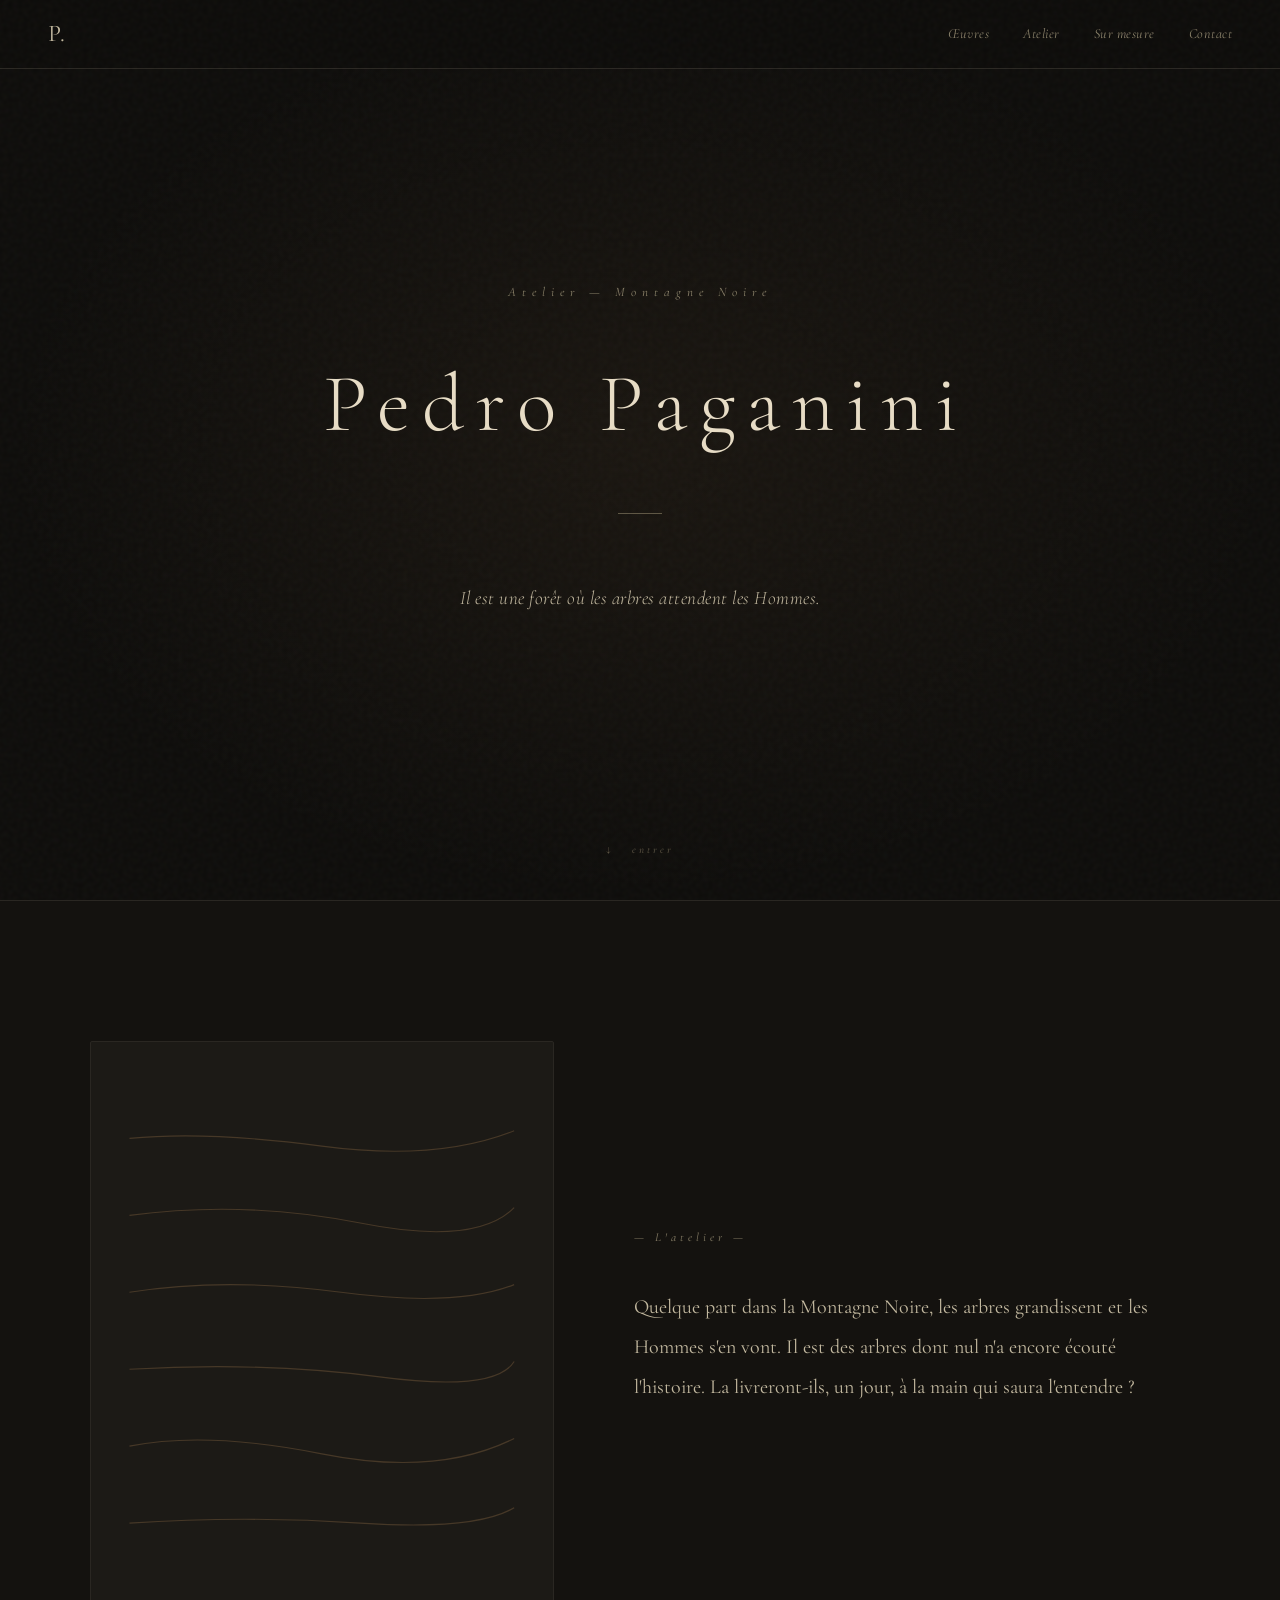
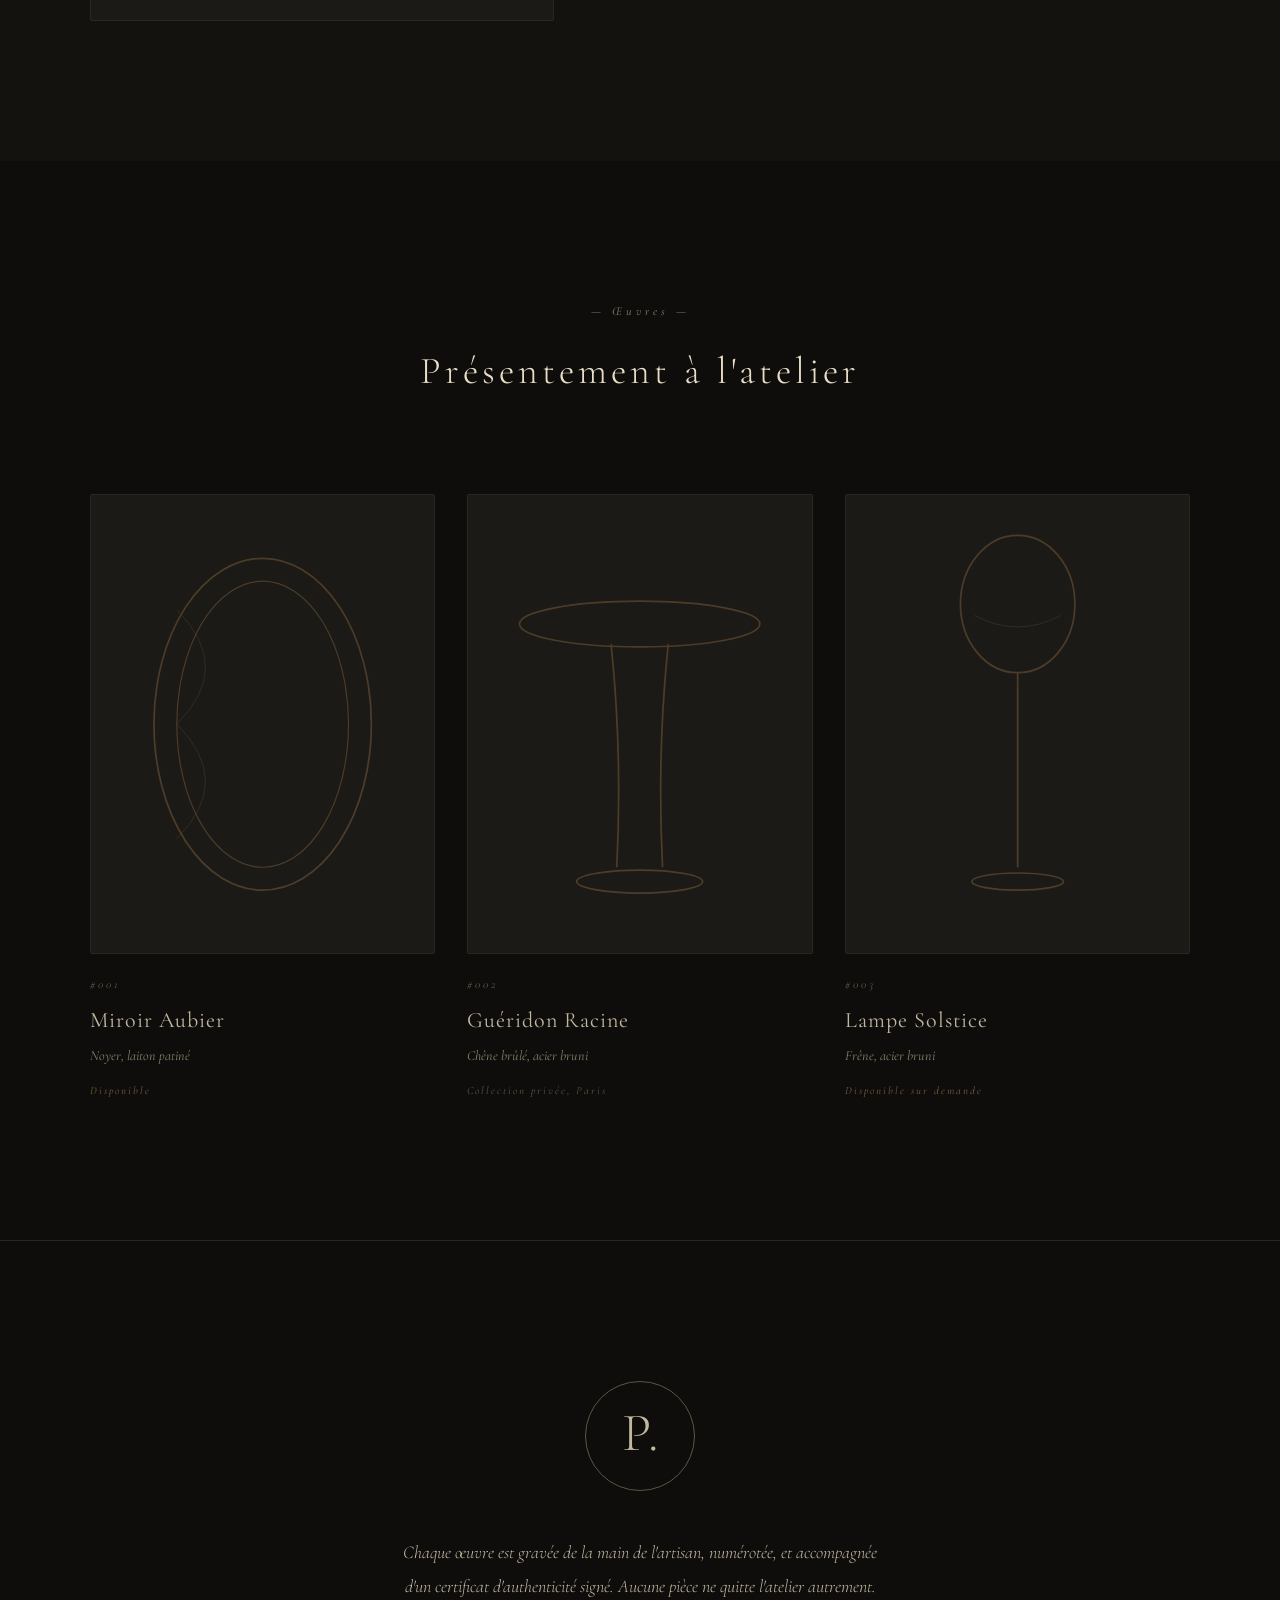
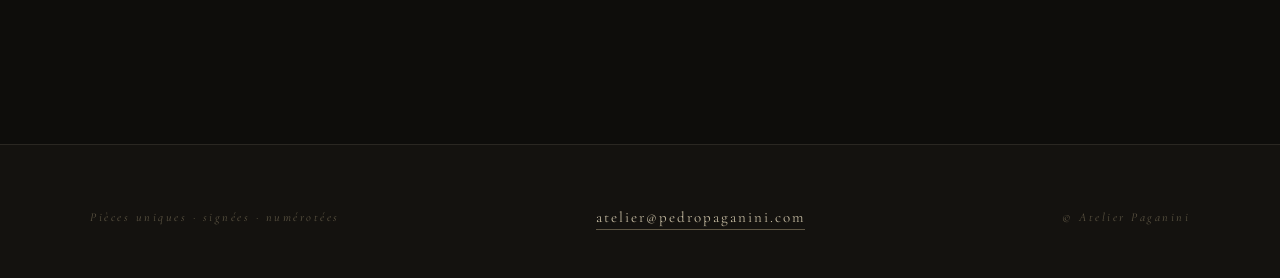
==== commit 8f94503f: "Rename index (1).html to index.html" ====
--- a/index.html
+++ b/index.html
@@ -30,6 +30,31 @@
     Il est une forêt où les arbres attendent les Hommes.
   </div>
   <div class="hero-scroll">↓ &nbsp; entrer</div>
+</section>
+
+<!-- ATELIER -->
+<section class="atelier" id="atelier">
+  <div class="atelier-inner">
+    <div class="atelier-image reveal">
+      <svg viewBox="0 0 120 160" xmlns="http://www.w3.org/2000/svg" preserveAspectRatio="xMidYMid slice">
+        <g stroke="#a87d4f" stroke-width="0.3" fill="none">
+          <path d="M 10 30 Q 30 28 60 32 T 110 28"/>
+          <path d="M 10 50 Q 40 46 70 52 T 110 48"/>
+          <path d="M 10 70 Q 35 66 65 70 T 110 68"/>
+          <path d="M 10 90 Q 45 88 75 92 T 110 88"/>
+          <path d="M 10 110 Q 30 106 60 112 T 110 108"/>
+          <path d="M 10 130 Q 40 128 70 130 T 110 126"/>
+        </g>
+      </svg>
+    </div>
+
+    <div class="atelier-content reveal">
+      <span class="section-eyebrow">— L'atelier —</span>
+      <p>
+        Quelque part dans la Montagne Noire, les arbres grandissent et les Hommes s'en vont. Il est des arbres dont nul n'a encore écouté l'histoire. La livreront-ils, un jour, à la main qui saura l'entendre ?
+      </p>
+    </div>
+  </div>
 </section>
 
 <!-- ŒUVRES -->
@@ -87,31 +112,6 @@
   </div>
 </section>
 
-<!-- ATELIER -->
-<section class="atelier" id="atelier">
-  <div class="atelier-inner">
-    <div class="atelier-image reveal">
-      <svg viewBox="0 0 120 160" xmlns="http://www.w3.org/2000/svg" preserveAspectRatio="xMidYMid slice">
-        <g stroke="#a87d4f" stroke-width="0.3" fill="none">
-          <path d="M 10 30 Q 30 28 60 32 T 110 28"/>
-          <path d="M 10 50 Q 40 46 70 52 T 110 48"/>
-          <path d="M 10 70 Q 35 66 65 70 T 110 68"/>
-          <path d="M 10 90 Q 45 88 75 92 T 110 88"/>
-          <path d="M 10 110 Q 30 106 60 112 T 110 108"/>
-          <path d="M 10 130 Q 40 128 70 130 T 110 126"/>
-        </g>
-      </svg>
-    </div>
-
-    <div class="atelier-content reveal">
-      <span class="section-eyebrow">— L'atelier —</span>
-      <p>
-        Quelque part dans la Montagne Noire, les arbres grandissent et les Hommes s'en vont. Il est des arbres dont nul n'a encore écouté l'histoire. La livreront-ils, un jour, à la main qui saura l'entendre ?
-      </p>
-    </div>
-  </div>
-</section>
-
 <!-- SIGNATURE -->
 <section class="signature-section">
   <div class="reveal">
--- a/assets/styles.css
+++ b/assets/styles.css
@@ -0,0 +1,569 @@
+/* =========================================================
+   PEDRO PAGANINI — Feuille de style commune
+   Atelier, Montagne Noire
+   ========================================================= */
+
+:root {
+  --bg: #0e0d0b;
+  --bg-2: #14120f;
+  --bg-3: #1c1a16;
+  --text: #e8ddc6;
+  --text-2: #c2b89f;
+  --text-3: #8a8169;
+  --text-4: #5e5644;
+  --line: #2a2722;
+  --accent: #a87d4f;
+  --wax: #5a1715;
+  --display: "Cormorant Garamond", serif;
+  --body: "EB Garamond", "Cormorant Garamond", serif;
+}
+
+* { box-sizing: border-box; margin: 0; padding: 0; }
+
+html { scroll-behavior: smooth; }
+
+body {
+  background: var(--bg);
+  color: var(--text);
+  font-family: var(--body);
+  font-weight: 400;
+  line-height: 1.7;
+  -webkit-font-smoothing: antialiased;
+  overflow-x: hidden;
+}
+
+/* Subtle grain overlay for atmosphere */
+body::before {
+  content: '';
+  position: fixed;
+  inset: 0;
+  pointer-events: none;
+  z-index: 1000;
+  opacity: 0.035;
+  background-image: url("data:image/svg+xml,%3Csvg viewBox='0 0 200 200' xmlns='http://www.w3.org/2000/svg'%3E%3Cfilter id='n'%3E%3CfeTurbulence type='fractalNoise' baseFrequency='0.9'/%3E%3C/filter%3E%3Crect width='100%25' height='100%25' filter='url(%23n)'/%3E%3C/svg%3E");
+}
+
+/* ---------- NAV (commun) ---------- */
+nav {
+  position: fixed;
+  top: 0; left: 0; right: 0;
+  z-index: 100;
+  display: flex;
+  justify-content: space-between;
+  align-items: center;
+  padding: 22px 48px;
+  background: rgba(14, 13, 11, 0.75);
+  backdrop-filter: blur(12px);
+  -webkit-backdrop-filter: blur(12px);
+  border-bottom: 0.5px solid var(--line);
+  transition: padding 0.4s ease;
+}
+
+.monogram {
+  font-family: var(--display);
+  font-size: 24px;
+  color: var(--text-2);
+  font-weight: 400;
+  line-height: 1;
+  text-decoration: none;
+  transition: color 0.4s ease;
+}
+
+.monogram:hover {
+  color: var(--text);
+}
+
+.menu {
+  display: flex;
+  gap: 34px;
+}
+
+.menu a {
+  font-family: var(--display);
+  font-style: italic;
+  font-size: 14px;
+  color: var(--text-3);
+  text-decoration: none;
+  letter-spacing: 0.5px;
+  transition: color 0.4s ease;
+}
+
+.menu a:hover { color: var(--text); }
+
+.menu a.current { color: var(--text-2); }
+
+/* ---------- Headings & eyebrows (commun) ---------- */
+.section-header {
+  text-align: center;
+  margin-bottom: 90px;
+}
+
+.section-eyebrow {
+  font-family: var(--display);
+  font-style: italic;
+  font-size: 12px;
+  letter-spacing: 4px;
+  color: var(--text-3);
+  display: block;
+  margin-bottom: 18px;
+}
+
+.section-title {
+  font-family: var(--display);
+  font-weight: 300;
+  font-size: 38px;
+  letter-spacing: 4px;
+  color: var(--text);
+}
+
+/* ---------- HERO (index) ---------- */
+.hero {
+  min-height: 100vh;
+  display: flex;
+  flex-direction: column;
+  align-items: center;
+  justify-content: center;
+  text-align: center;
+  padding: 120px 32px;
+  background:
+    radial-gradient(ellipse at center, rgba(168, 125, 79, 0.08) 0%, transparent 70%),
+    var(--bg);
+  position: relative;
+}
+
+.hero-tag {
+  font-family: var(--display);
+  font-style: italic;
+  font-size: 13px;
+  letter-spacing: 6px;
+  color: var(--text-3);
+  margin-bottom: 56px;
+  opacity: 0;
+  animation: fadeIn 2s ease 0.2s forwards;
+}
+
+.hero-name {
+  font-family: var(--display);
+  font-weight: 300;
+  font-size: clamp(48px, 7vw, 82px);
+  letter-spacing: 12px;
+  color: var(--text);
+  line-height: 1.1;
+  margin-right: -12px;
+  opacity: 0;
+  animation: fadeIn 2.4s ease 0.6s forwards;
+}
+
+.hero-rule {
+  width: 44px;
+  height: 0.5px;
+  background: var(--text-4);
+  margin: 64px auto;
+  opacity: 0;
+  animation: fadeIn 1.5s ease 1.4s forwards;
+}
+
+.hero-haiku {
+  font-family: var(--display);
+  font-style: italic;
+  font-weight: 300;
+  font-size: 19px;
+  line-height: 2.2;
+  color: var(--text-2);
+  letter-spacing: 0.5px;
+  opacity: 0;
+  animation: fadeIn 2s ease 1.8s forwards;
+  max-width: 520px;
+  padding: 0 20px;
+}
+
+.hero-scroll {
+  position: absolute;
+  bottom: 40px;
+  left: 50%;
+  transform: translateX(-50%);
+  font-family: var(--display);
+  font-style: italic;
+  font-size: 11px;
+  letter-spacing: 3px;
+  color: var(--text-4);
+  opacity: 0;
+  animation: fadeIn 1.5s ease 2.4s forwards, floatDown 3s ease-in-out 2.4s infinite;
+}
+
+@keyframes fadeIn {
+  to { opacity: 1; }
+}
+
+@keyframes floatDown {
+  0%, 100% { transform: translateX(-50%) translateY(0); }
+  50% { transform: translateX(-50%) translateY(6px); }
+}
+
+/* ---------- ŒUVRES ---------- */
+.oeuvres {
+  padding: 140px 48px;
+}
+
+.oeuvres-grid {
+  display: grid;
+  grid-template-columns: repeat(3, 1fr);
+  gap: 32px;
+  max-width: 1100px;
+  margin: 0 auto;
+}
+
+.piece {
+  text-decoration: none;
+  color: inherit;
+  display: block;
+  cursor: pointer;
+}
+
+.piece-image {
+  aspect-ratio: 3/4;
+  background: var(--bg-3);
+  border: 0.5px solid var(--line);
+  border-radius: 2px;
+  position: relative;
+  overflow: hidden;
+  transition: transform 0.8s cubic-bezier(0.23, 1, 0.32, 1);
+}
+
+.piece:hover .piece-image {
+  transform: translateY(-4px);
+}
+
+.piece-image svg {
+  position: absolute;
+  inset: 0;
+  width: 100%;
+  height: 100%;
+  opacity: 0.35;
+  transition: opacity 0.6s ease;
+}
+
+.piece:hover .piece-image svg {
+  opacity: 0.55;
+}
+
+.piece-number {
+  font-family: var(--display);
+  font-style: italic;
+  font-size: 12px;
+  letter-spacing: 3px;
+  color: var(--text-4);
+  margin-top: 20px;
+}
+
+.piece-title {
+  font-family: var(--display);
+  font-weight: 400;
+  font-size: 22px;
+  color: var(--text-2);
+  margin-top: 8px;
+  letter-spacing: 1px;
+}
+
+.piece-material {
+  font-family: var(--display);
+  font-style: italic;
+  font-size: 14px;
+  color: var(--text-3);
+  margin-top: 4px;
+}
+
+.piece-status {
+  font-family: var(--display);
+  font-style: italic;
+  font-size: 11px;
+  letter-spacing: 2px;
+  color: var(--text-4);
+  margin-top: 14px;
+}
+
+.piece-status.sold { color: var(--text-4); }
+.piece-status.available { color: var(--accent); opacity: 0.7; }
+
+/* ---------- ATELIER ---------- */
+.atelier {
+  padding: 140px 48px;
+  background: var(--bg-2);
+  border-top: 0.5px solid var(--line);
+}
+
+.atelier-inner {
+  max-width: 1100px;
+  margin: 0 auto;
+  display: grid;
+  grid-template-columns: 5fr 6fr;
+  gap: 80px;
+  align-items: center;
+}
+
+.atelier-image {
+  aspect-ratio: 4/5;
+  background: var(--bg-3);
+  border: 0.5px solid var(--line);
+  border-radius: 2px;
+  position: relative;
+  overflow: hidden;
+}
+
+.atelier-image svg {
+  position: absolute;
+  inset: 0;
+  width: 100%;
+  height: 100%;
+  opacity: 0.3;
+}
+
+.atelier-content .section-eyebrow {
+  margin-bottom: 40px;
+}
+
+.atelier-content h2 {
+  font-family: var(--display);
+  font-weight: 300;
+  font-size: 36px;
+  letter-spacing: 2px;
+  color: var(--text);
+  line-height: 1.25;
+  margin-bottom: 40px;
+}
+
+.atelier-content p {
+  font-family: var(--display);
+  font-size: 20px;
+  line-height: 2;
+  color: var(--text-2);
+  margin-bottom: 28px;
+}
+
+.atelier-content p.italic {
+  font-style: italic;
+  color: var(--text-3);
+}
+
+/* ---------- SIGNATURE ---------- */
+.signature-section {
+  padding: 140px 32px;
+  text-align: center;
+  border-top: 0.5px solid var(--line);
+  background: var(--bg);
+}
+
+.signature-monogram {
+  width: 110px;
+  height: 110px;
+  margin: 0 auto 44px;
+  border: 0.5px solid var(--text-4);
+  border-radius: 50%;
+  display: flex;
+  align-items: center;
+  justify-content: center;
+  font-family: var(--display);
+  font-weight: 300;
+  font-size: 54px;
+  color: var(--text-2);
+  line-height: 1;
+  padding-bottom: 6px;
+}
+
+.signature-text {
+  font-family: var(--display);
+  font-style: italic;
+  font-weight: 300;
+  font-size: 18px;
+  line-height: 1.9;
+  color: var(--text-2);
+  max-width: 500px;
+  margin: 0 auto;
+}
+
+/* ---------- SUR MESURE (page dédiée) ---------- */
+.sur-mesure-page {
+  padding: 180px 32px 140px;
+  min-height: 100vh;
+  display: flex;
+  align-items: flex-start;
+  justify-content: center;
+}
+
+.sur-mesure-inner {
+  max-width: 620px;
+  width: 100%;
+  text-align: center;
+}
+
+.sur-mesure-eyebrow {
+  font-family: var(--display);
+  font-style: italic;
+  font-size: 12px;
+  letter-spacing: 4px;
+  color: var(--text-3);
+  display: block;
+  margin-bottom: 32px;
+}
+
+.sur-mesure-title {
+  font-family: var(--display);
+  font-weight: 300;
+  font-size: 54px;
+  letter-spacing: 6px;
+  color: var(--text);
+  margin-bottom: 68px;
+}
+
+.sur-mesure-rule {
+  width: 44px;
+  height: 0.5px;
+  background: var(--text-4);
+  margin: 0 auto 68px;
+}
+
+.sur-mesure-text p {
+  font-family: var(--display);
+  font-size: 19px;
+  line-height: 2.1;
+  color: var(--text-2);
+  margin-bottom: 32px;
+  text-align: left;
+}
+
+.sur-mesure-text p:last-of-type {
+  margin-bottom: 72px;
+}
+
+.sur-mesure-cta {
+  display: inline-block;
+  font-family: var(--display);
+  font-style: italic;
+  font-size: 16px;
+  letter-spacing: 2.5px;
+  color: var(--text);
+  text-decoration: none;
+  padding: 18px 42px;
+  border: 0.5px solid var(--text-4);
+  border-radius: 2px;
+  transition: border-color 0.5s ease, color 0.5s ease, background 0.5s ease;
+}
+
+.sur-mesure-cta:hover {
+  border-color: var(--text-2);
+  color: var(--text);
+  background: rgba(168, 125, 79, 0.04);
+}
+
+/* ---------- FOOTER ---------- */
+footer {
+  padding: 60px 48px 48px;
+  border-top: 0.5px solid var(--line);
+  background: var(--bg-2);
+}
+
+.footer-inner {
+  max-width: 1100px;
+  margin: 0 auto;
+  display: flex;
+  justify-content: space-between;
+  align-items: center;
+  flex-wrap: wrap;
+  gap: 24px;
+}
+
+.footer-inner .left,
+.footer-inner .right {
+  font-family: var(--display);
+  font-style: italic;
+  font-size: 12px;
+  letter-spacing: 2.5px;
+  color: var(--text-4);
+}
+
+.footer-inner .center {
+  font-family: var(--display);
+  font-size: 15px;
+  letter-spacing: 2px;
+  color: var(--text-2);
+}
+
+.footer-inner .center a {
+  color: inherit;
+  text-decoration: none;
+  border-bottom: 0.5px solid var(--text-4);
+  padding-bottom: 3px;
+  transition: border-color 0.4s;
+}
+
+.footer-inner .center a:hover {
+  border-color: var(--text-2);
+}
+
+/* ---------- Reveals on scroll ---------- */
+.reveal {
+  opacity: 0;
+  transform: translateY(24px);
+  transition: opacity 1.2s ease, transform 1.2s cubic-bezier(0.23, 1, 0.32, 1);
+}
+
+.reveal.in {
+  opacity: 1;
+  transform: translateY(0);
+}
+
+/* ---------- Responsive ---------- */
+@media (max-width: 860px) {
+  nav { padding: 18px 24px; }
+  .menu { gap: 20px; }
+  .menu a { font-size: 13px; }
+  .hero { padding: 100px 24px; }
+  .hero-name { letter-spacing: 8px; }
+  .oeuvres, .atelier, .signature-section { padding: 110px 24px; }
+  .oeuvres-grid { grid-template-columns: 1fr; gap: 48px; max-width: 420px; }
+  .atelier-inner { grid-template-columns: 1fr; gap: 48px; }
+  .footer-inner { flex-direction: column; text-align: center; }
+  .sur-mesure-page { padding: 150px 24px 110px; }
+  .sur-mesure-title { font-size: 44px; letter-spacing: 4px; }
+}
+
+@media (max-width: 560px) {
+  nav { padding: 14px 20px; }
+  .monogram { font-size: 22px; }
+  .menu { gap: 14px; }
+  .menu a { font-size: 11px; }
+
+  .hero { padding: 90px 22px 70px; }
+  .hero-tag { font-size: 11px; letter-spacing: 3px; margin-bottom: 42px; }
+  .hero-name { font-size: 44px; letter-spacing: 4px; margin-right: -4px; }
+  .hero-rule { margin: 44px auto; }
+  .hero-haiku { font-size: 17px; }
+
+  .section-title { font-size: 28px; }
+  .section-header { margin-bottom: 60px; }
+
+  .oeuvres, .atelier, .signature-section { padding: 80px 22px; }
+
+  .atelier-content p { font-size: 18px; line-height: 1.9; }
+  .atelier-content .section-eyebrow { margin-bottom: 30px; }
+
+  .piece-title { font-size: 20px; }
+
+  .signature-monogram { width: 90px; height: 90px; font-size: 44px; }
+  .signature-text { font-size: 16px; }
+
+  footer { padding: 44px 22px 32px; }
+  .footer-inner .center { font-size: 14px; }
+
+  .sur-mesure-page { padding: 130px 22px 90px; }
+  .sur-mesure-title { font-size: 36px; letter-spacing: 3px; margin-bottom: 52px; }
+  .sur-mesure-rule { margin-bottom: 52px; }
+  .sur-mesure-text p { font-size: 17px; line-height: 1.9; }
+  .sur-mesure-cta { font-size: 14px; padding: 16px 32px; letter-spacing: 2px; }
+}
+
+@media (max-width: 380px) {
+  .hero-name { font-size: 38px; letter-spacing: 3px; }
+  .menu { gap: 10px; }
+  .menu a { font-size: 10px; letter-spacing: 0.3px; }
+}
